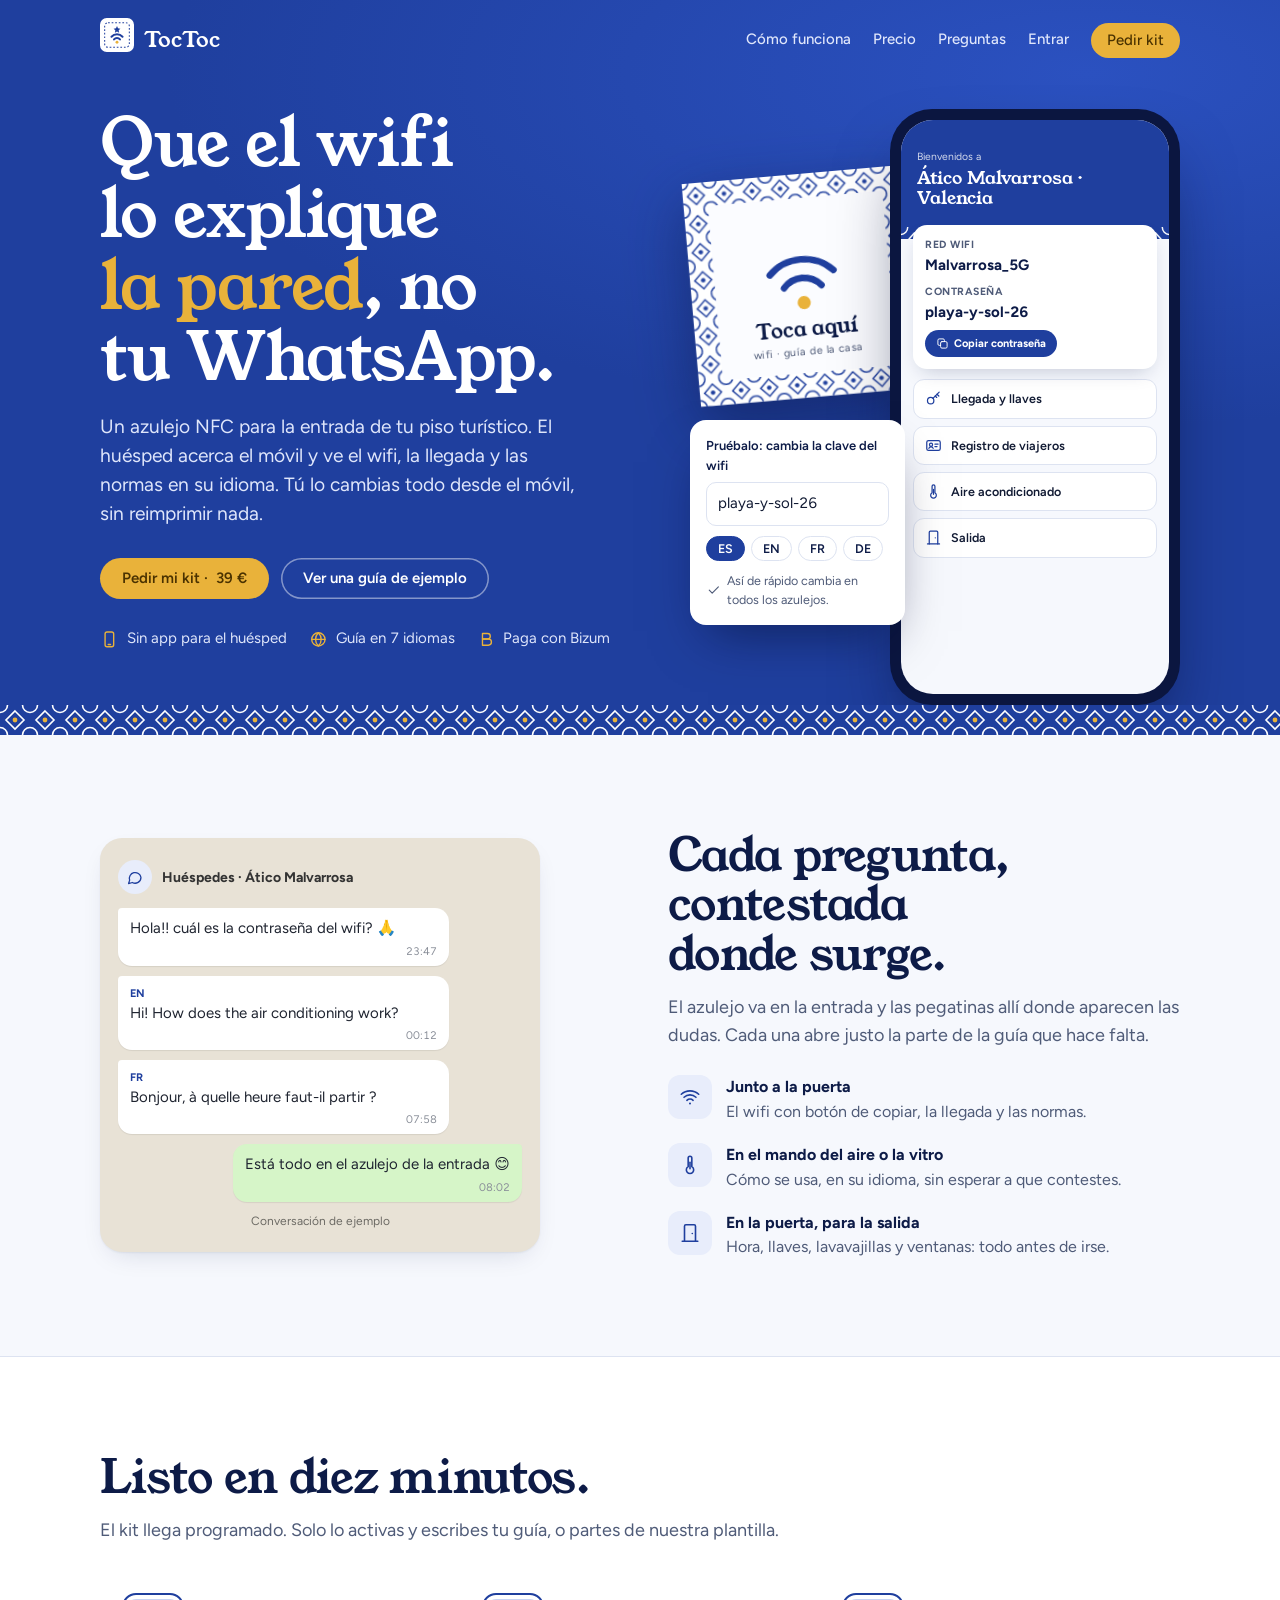
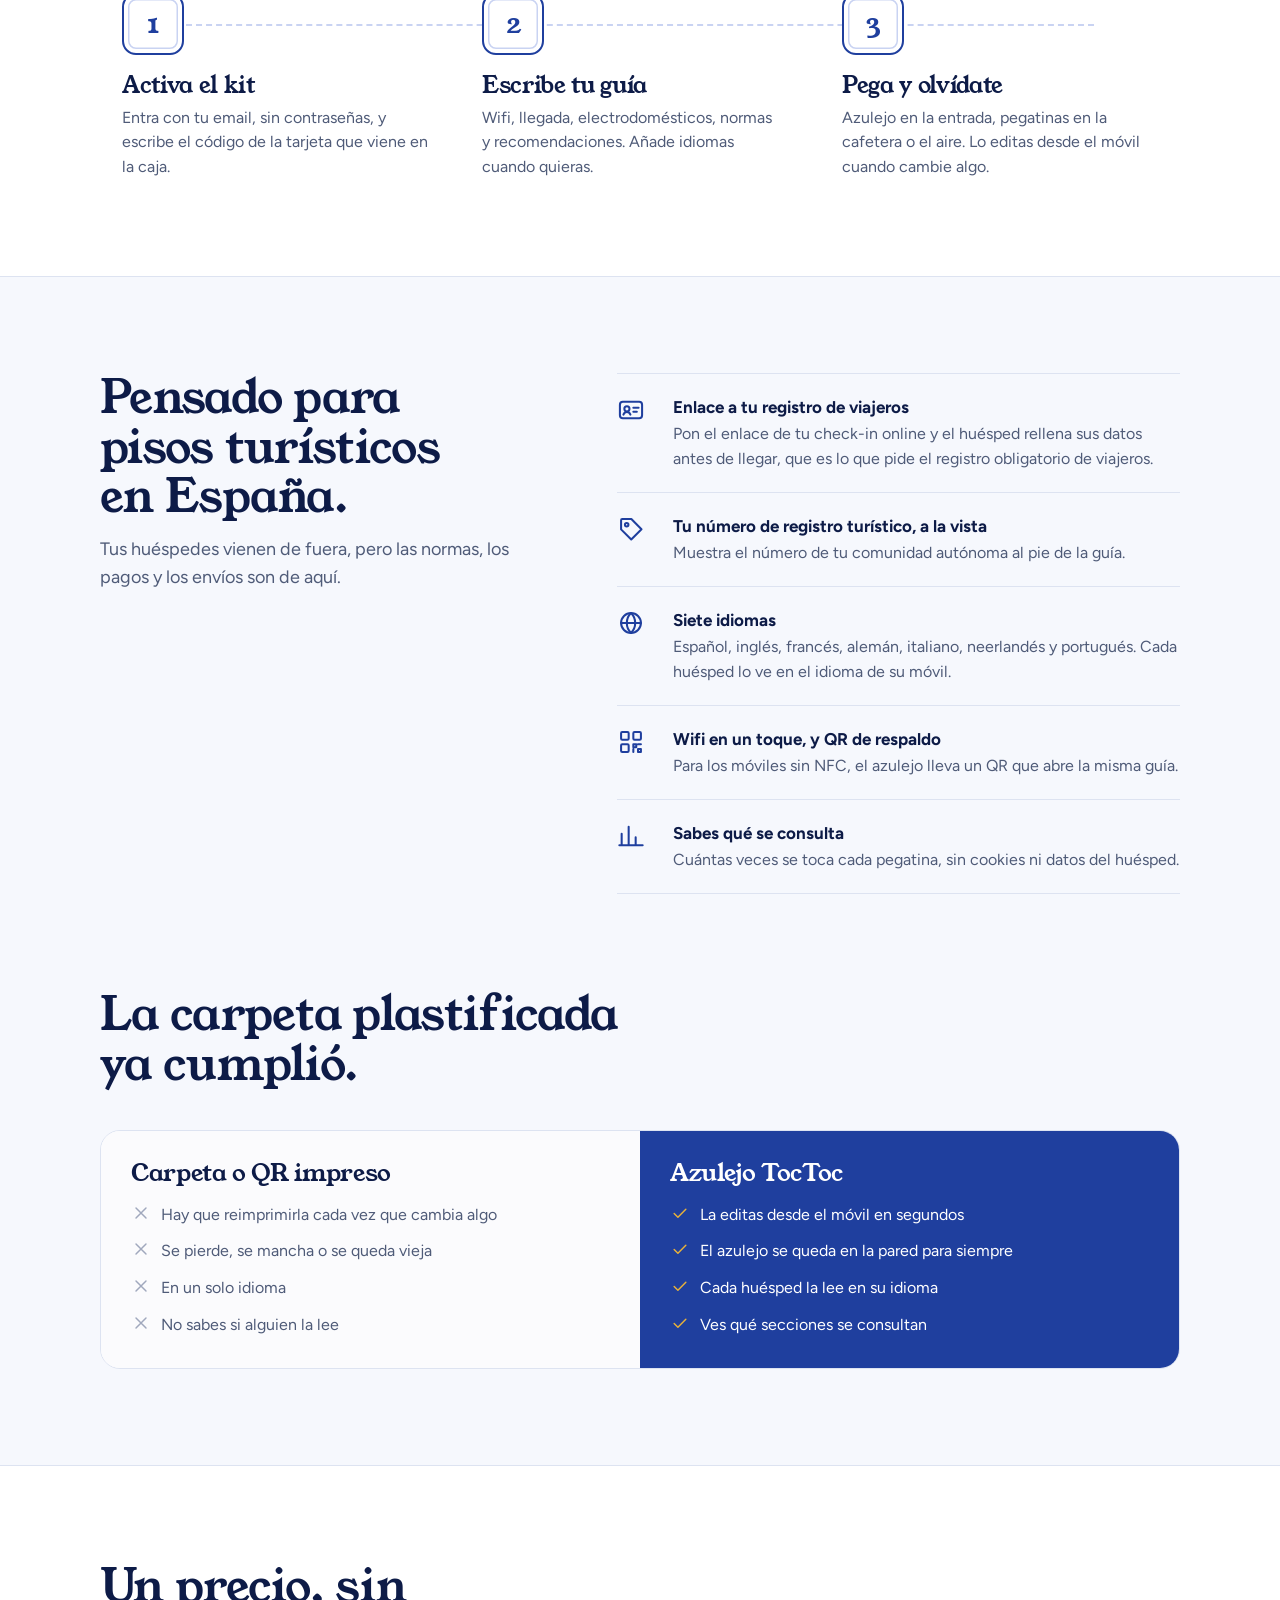
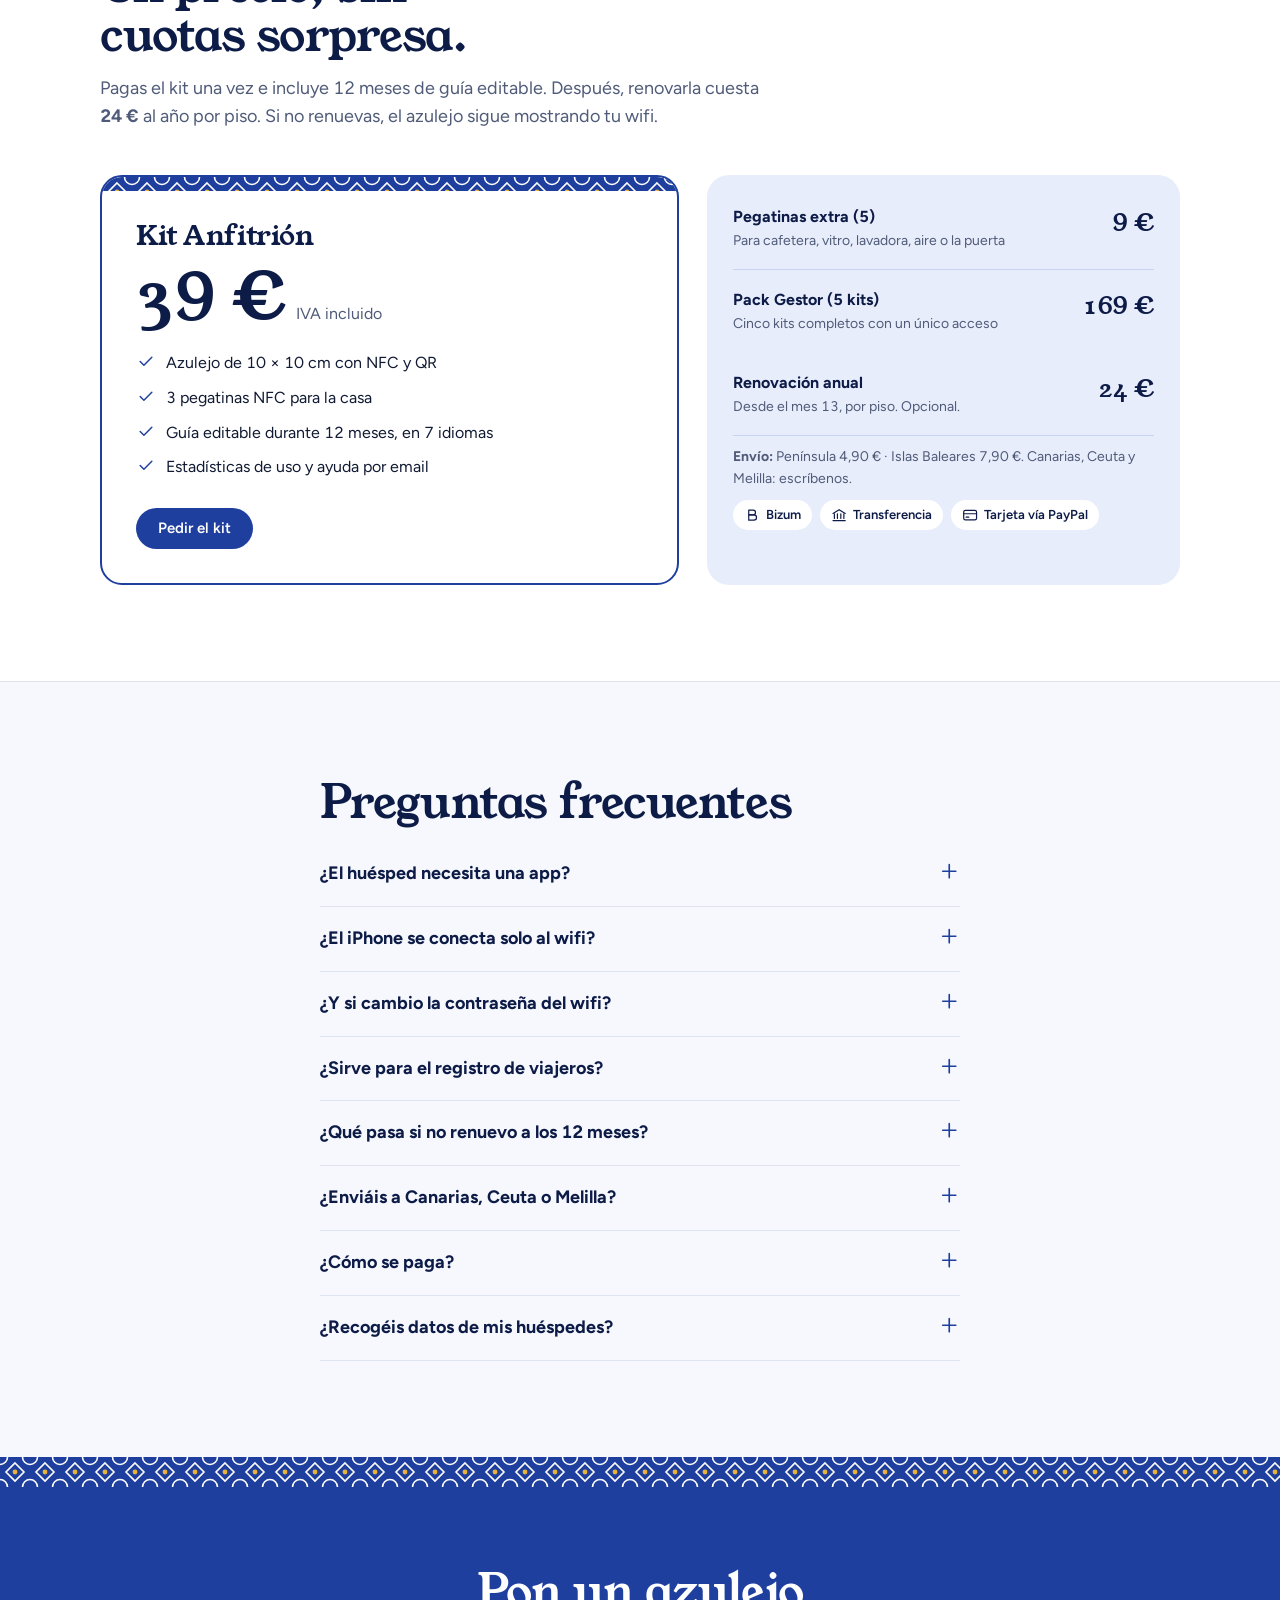
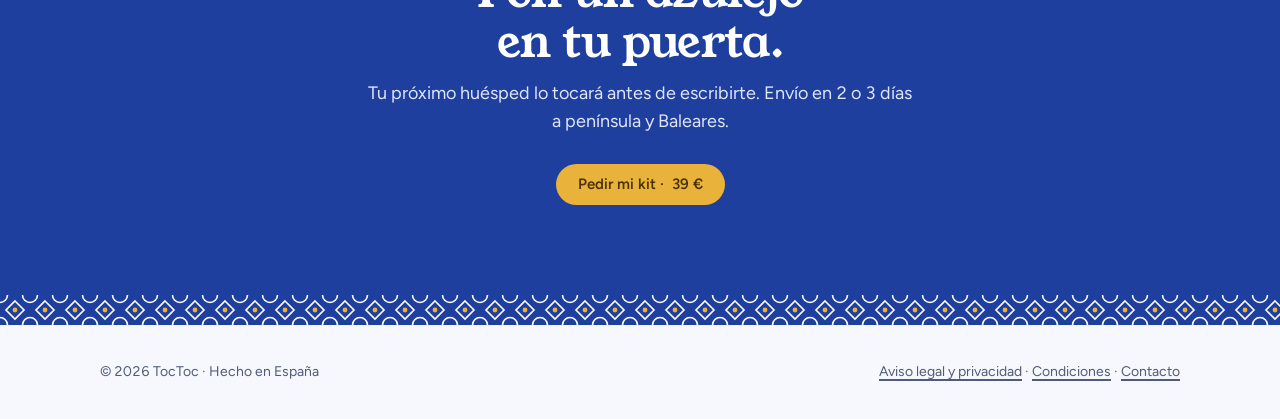
==== kit-anfitriones/web/index.html @ 91312440 "Investigación de negocios NFC y web del Kit NFC para anfitriones - Guía de investigación: 28 ideas, " ====
<!doctype html>
<html lang="es">
<head>
<meta charset="utf-8">
<meta name="viewport" content="width=device-width,initial-scale=1">
<title>TocToc · Azulejo NFC con la guía de tu piso turístico</title>
<meta name="description" content="Un azulejo NFC para la entrada de tu piso turístico: el huésped acerca el móvil y ve el wifi, la llegada y las normas en su idioma. Tú lo cambias todo desde el móvil. 39 €, envío en península y Baleares.">
<link rel="preconnect" href="https://fonts.googleapis.com"><link rel="preconnect" href="https://fonts.gstatic.com" crossorigin>
<link href="https://fonts.googleapis.com/css2?family=Figtree:wght@400;500;600;700&family=Young+Serif&display=swap" rel="stylesheet">
<link rel="stylesheet" href="assets/style.css">
<style>
  /* ---------- Cabecera ---------- */
  .nav{position:relative;z-index:3;display:flex;align-items:center;justify-content:space-between;gap:16px;padding:18px 0}
  .nav .logo{color:#fff}
  .nav .logo svg rect:first-child{stroke:#fff}
  .nav-links{display:flex;align-items:center;gap:22px}
  .nav-links a{color:#dfe6fb;text-decoration:none;font-weight:500;font-size:15px}
  .nav-links a:hover{color:#fff}
  .nav-links .btn{padding:10px 16px}
  @media (max-width:760px){.nav-links a:not(.btn){display:none}}

  /* ---------- Portada en cobalto ---------- */
  .hero{background:var(--cobalt);color:#fff;position:relative;overflow:hidden}
  .hero::before{content:"";position:absolute;inset:0;background:radial-gradient(120% 80% at 85% 10%,#2b51c0 0,transparent 60%);pointer-events:none}
  .hero-grid{position:relative;z-index:2;display:grid;grid-template-columns:1.05fr .95fr;gap:48px;align-items:center;padding:28px 0 84px}
  @media (max-width:920px){.hero-grid{grid-template-columns:1fr;gap:28px;padding-bottom:64px}}
  .hero h1{color:#fff;font-size:clamp(38px,5.4vw,66px);margin:0 0 20px;max-width:13ch}
  .hero h1 em{font-style:normal;color:var(--albero)}
  .lead{font-size:clamp(17px,1.5vw,20px);line-height:1.5;color:#dfe6fb;max-width:40ch;margin:0 0 30px}
  .cta{display:flex;flex-wrap:wrap;gap:12px}
  .hero .btn.ghost{color:#fff;box-shadow:inset 0 0 0 1.5px rgba(255,255,255,.45)}
  .hero .btn.ghost:hover{background:rgba(255,255,255,.1);color:#fff}
  .facts{display:flex;flex-wrap:wrap;gap:8px 22px;margin:28px 0 0;padding:0;list-style:none;color:#dfe6fb;font-size:15px}
  .facts li{display:flex;align-items:center;gap:8px}
  .facts .icon{color:var(--albero)}
  .cenefa{position:absolute;left:0;bottom:0;width:100%;height:30px;z-index:2;display:block}

  /* Escena: azulejo + móvil + editor */
  .scene{position:relative;min-height:540px}
  .tile{position:absolute;left:0;top:64px;width:min(250px,46%);aspect-ratio:1;transform:rotate(-5deg);filter:drop-shadow(0 22px 30px rgba(8,18,60,.45));z-index:1}
  .tap{position:absolute;left:clamp(60px,18%,120px);top:150px;width:110px;height:110px;z-index:2;pointer-events:none}
  .tap span{position:absolute;inset:0;border:2px solid var(--albero);border-radius:50%;opacity:0;animation:ring 2.6s var(--ease-out) infinite}
  .tap span:nth-child(2){animation-delay:.9s}
  @keyframes ring{0%{transform:scale(.35);opacity:.95}100%{transform:scale(1.5);opacity:0}}
  .phone{position:absolute;right:0;top:0;width:min(290px,60%);aspect-ratio:9/18.5;border-radius:42px;background:#0b1640;padding:11px;box-shadow:0 40px 70px -20px rgba(4,10,40,.6);z-index:3}
  .screen{width:100%;height:100%;border-radius:32px;background:var(--glaze);overflow:hidden;color:var(--ink);font-size:12.5px;display:flex;flex-direction:column}
  .screen .sh{background:var(--cobalt);color:#fff;padding:26px 16px 30px;position:relative}
  .screen .sh small{opacity:.8}
  .screen .sh b{display:block;font-family:var(--display);font-weight:400;font-size:18px;line-height:1.15;margin-top:2px}
  .screen .sh svg{position:absolute;left:0;right:0;bottom:0;height:12px;width:100%}
  .screen .wifi{margin:-14px 12px 10px;position:relative;background:#fff;border-radius:14px;padding:12px;box-shadow:0 8px 20px -8px rgba(13,27,71,.25)}
  .screen .k{font-size:10.5px;font-weight:700;letter-spacing:.05em;color:var(--muted)}
  .screen .v{font-weight:700;font-size:15px;margin:1px 0 6px;word-break:break-all;color:var(--cobalt-ink)}
  .screen .v.pw{transition:background-color .5s ease}
  .screen .v.pw.flash{background:#fff3cf}
  .screen .copy{display:inline-flex;align-items:center;gap:5px;background:var(--cobalt);color:#fff;border-radius:99px;padding:5px 11px;font-weight:700;font-size:11px}
  .screen .copy svg{width:13px;height:13px}
  .screen ul{list-style:none;margin:0;padding:0 12px;display:grid;gap:7px}
  .screen li{display:flex;align-items:center;gap:9px;background:#fff;border:1px solid var(--line);border-radius:11px;padding:9px 11px;font-weight:600}
  .screen li svg{width:17px;height:17px;color:var(--cobalt)}
  .screen-in{animation:screenIn .7s var(--ease-out) .35s both}
  @keyframes screenIn{from{opacity:0;transform:translateY(14px);filter:blur(3px)}to{opacity:1;transform:none;filter:none}}
  .editor{position:absolute;left:0;bottom:24px;width:min(255px,44%);background:#fff;color:var(--ink);border-radius:16px;padding:16px;box-shadow:0 24px 50px -18px rgba(4,10,40,.55);z-index:4}
  .editor label{margin:0 0 6px;font-size:13px}
  .editor input{font-size:15px;padding:9px 11px}
  .langs{display:flex;gap:6px;margin-top:10px;flex-wrap:wrap}
  .langs button{border:1.5px solid var(--line);background:#fff;border-radius:99px;padding:4px 11px;font:600 12.5px var(--ui);color:var(--cobalt-ink);cursor:pointer;transition:transform 160ms var(--ease-out),background-color 160ms ease}
  .langs button:active{transform:scale(.95)}
  .langs button[aria-pressed="true"]{background:var(--cobalt);border-color:var(--cobalt);color:#fff}
  .editor p{margin:10px 0 0;font-size:12.5px;color:var(--muted);display:flex;gap:6px;align-items:center}
  @media (max-width:920px){.scene{min-height:560px;max-width:520px;margin:0 auto;width:100%}}
  @media (max-width:560px){.scene{min-height:0;padding-top:8px}.phone{position:relative;margin-left:auto;width:64%}.tile{width:46%;top:70px}.tap{left:16%;top:130px;width:80px;height:80px}.editor{position:relative;width:100%;bottom:auto;margin-top:-56px}}
  @media (prefers-reduced-motion:reduce){.tap span{animation:none;opacity:.35}.screen-in{animation:none}}

  /* ---------- Secciones ---------- */
  section{padding:96px 0}
  @media (max-width:700px){section{padding:68px 0}}
  h2{font-size:clamp(30px,3.6vw,46px);margin:0 0 14px;max-width:20ch}
  .sub{color:var(--muted);font-size:18px;max-width:58ch;margin:0}

  /* Las 23:47 */
  .night{display:grid;grid-template-columns:1fr 1fr;gap:56px;align-items:center}
  @media (max-width:860px){.night{grid-template-columns:1fr;gap:36px}}
  .chat{background:#e8e2d6;border-radius:22px;padding:22px 18px;display:grid;gap:10px;max-width:440px;box-shadow:var(--shadow)}
  .chat .head{display:flex;align-items:center;gap:10px;font-weight:700;font-size:14px;color:#333;margin-bottom:4px}
  .chat .avatar{width:34px;height:34px;border-radius:50%;background:var(--cobalt-soft);display:flex;align-items:center;justify-content:center;color:var(--cobalt)}
  .msg{background:#fff;border-radius:4px 14px 14px 14px;padding:9px 12px 6px;max-width:82%;font-size:15px;color:#1f2430;box-shadow:0 1px 1px rgba(0,0,0,.08)}
  .msg time{display:block;text-align:right;font-size:11px;color:#8a8f99;margin-top:2px}
  .msg .lang{font-size:11px;font-weight:700;color:var(--cobalt);display:block}
  .msg.me{justify-self:end;background:#d6f5c8;border-radius:14px 4px 14px 14px}
  .chat small{text-align:center;color:#6c6a64;font-size:12px}
  .night ol{margin:26px 0 0;padding:0;list-style:none;display:grid;gap:18px}
  .night li{display:grid;grid-template-columns:44px 1fr;gap:14px;align-items:start}
  .night li .ic{width:44px;height:44px;border-radius:12px;background:var(--cobalt-soft);color:var(--cobalt);display:flex;align-items:center;justify-content:center}
  .night li .ic svg{width:22px;height:22px}
  .night li b{display:block;color:var(--cobalt-ink)}

  /* Pasos */
  .steps-band{background:var(--white);border-block:1px solid var(--line)}
  .steps{display:grid;grid-template-columns:repeat(3,1fr);gap:0;margin-top:48px;counter-reset:s;position:relative}
  .steps::before{content:"";position:absolute;left:8%;right:8%;top:31px;border-top:2px dashed var(--cobalt-line)}
  .step{position:relative;padding:0 22px;text-align:left}
  .step .n{position:relative;width:62px;height:62px;border-radius:14px;background:#fff;border:2px solid var(--cobalt);display:flex;align-items:center;justify-content:center;font-family:var(--display);font-size:28px;color:var(--cobalt);margin-bottom:18px;box-shadow:inset 0 0 0 4px #fff,inset 0 0 0 5.5px var(--cobalt-line)}
  .step h3{font-size:23px;margin:0 0 8px}
  .step p{margin:0;color:var(--muted)}
  @media (max-width:820px){.steps{grid-template-columns:1fr;gap:32px}.steps::before{display:none}.step{padding:0}}

  /* Pensado para España */
  .spain{display:grid;grid-template-columns:.9fr 1.1fr;gap:56px;align-items:start}
  @media (max-width:860px){.spain{grid-template-columns:1fr;gap:28px}}
  .feat{list-style:none;margin:0;padding:0}
  .feat li{display:grid;grid-template-columns:40px 1fr;gap:16px;padding:20px 0;border-top:1px solid var(--line)}
  .feat li:last-child{border-bottom:1px solid var(--line)}
  .feat .icon{width:28px;height:28px;color:var(--cobalt);margin-top:2px}
  .feat b{display:block;font-size:17px;color:var(--cobalt-ink);margin-bottom:2px}
  .feat p{margin:0;color:var(--muted)}

  /* Comparativa */
  .vs{display:grid;grid-template-columns:1fr 1fr;margin-top:40px;border-radius:20px;overflow:hidden;border:1px solid var(--line);background:#fff}
  @media (max-width:760px){.vs{grid-template-columns:1fr}}
  .vs > div{padding:30px}
  .vs h3{font-size:24px;margin:0 0 16px}
  .vs ul{list-style:none;margin:0;padding:0;display:grid;gap:12px}
  .vs li{display:flex;gap:10px;align-items:flex-start}
  .vs .old{background:#fbfbfd;color:var(--muted)}
  .vs .old .icon{color:#a0a8bd}
  .vs .new{background:var(--cobalt);color:#fff}
  .vs .new h3{color:#fff}
  .vs .new .icon{color:var(--albero)}

  /* Precio */
  .pricing{display:grid;grid-template-columns:1.1fr .9fr;gap:28px;margin-top:44px;align-items:stretch}
  @media (max-width:860px){.pricing{grid-template-columns:1fr}}
  .offer{background:#fff;border:2px solid var(--cobalt);border-radius:22px;padding:34px;position:relative;overflow:hidden}
  .offer .cen{position:absolute;left:0;top:0;width:100%;height:14px}
  .offer h3{font-size:28px;margin:10px 0 4px}
  .price{display:flex;align-items:baseline;gap:10px;margin:14px 0 4px}
  .price b{font-family:var(--display);font-weight:400;font-size:64px;line-height:1;color:var(--cobalt-ink)}
  .offer ul{list-style:none;margin:22px 0 28px;padding:0;display:grid;gap:10px}
  .offer li{display:flex;gap:10px}
  .offer li .icon{color:var(--cobalt)}
  .extras{display:flex;flex-direction:column;gap:0;border-radius:22px;background:var(--cobalt-soft);padding:12px 26px}
  .extra{display:flex;justify-content:space-between;gap:16px;padding:18px 0;border-bottom:1px solid var(--cobalt-line)}
  .extra:last-of-type{border-bottom:0}
  .extra b{color:var(--cobalt-ink)}
  .extra span.muted{display:block;font-size:14px}
  .extra .amt{font-family:var(--display);font-size:24px;color:var(--cobalt-ink);white-space:nowrap}
  .ship{font-size:14px;color:var(--muted);margin:10px 0 6px}
  .pay{display:flex;flex-wrap:wrap;gap:8px;margin:4px 0 14px}
  .pay span{display:inline-flex;align-items:center;gap:6px;background:#fff;border-radius:99px;padding:5px 11px;font-size:13px;font-weight:600;color:var(--cobalt-ink)}

  /* FAQ */
  .faq details{border-bottom:1px solid var(--line);padding:18px 0}
  .faq summary{cursor:pointer;font-weight:700;font-size:18px;list-style:none;display:flex;justify-content:space-between;gap:16px;color:var(--cobalt-ink)}
  .faq summary::-webkit-details-marker{display:none}
  .faq summary .icon{color:var(--cobalt);transition:transform 200ms var(--ease-out)}
  .faq details[open] summary .icon{transform:rotate(45deg)}
  .faq details p{color:var(--muted);margin:10px 0 0;max-width:68ch}

  /* Cierre */
  .closing{background:var(--cobalt);color:#fff;position:relative;overflow:hidden;text-align:center;padding:110px 0 120px}
  .closing h2{color:#fff;margin:0 auto 14px}
  .closing p{color:#dfe6fb;margin:0 auto 28px;max-width:46ch;font-size:18px}
  .closing .cenefa.top{top:0;bottom:auto}
  footer{padding:36px 0;color:var(--muted);font-size:14px}
  footer .wrap{display:flex;justify-content:space-between;gap:16px;flex-wrap:wrap}
  footer a{color:var(--muted)}
</style>
</head>
<body>
<svg width="0" height="0" style="position:absolute" aria-hidden="true">
  <defs>
    <!-- Cenefa de azulejo: geometría pura (cuartos de círculo + rombo) -->
    <pattern id="cen-w" width="30" height="30" patternUnits="userSpaceOnUse">
      <rect width="30" height="30" fill="#1f3f9e"/>
      <g fill="none" stroke="#fff" stroke-width="1.6"><path d="M0 7.5A7.5 7.5 0 0 0 7.5 0M22.5 0A7.5 7.5 0 0 0 30 7.5M30 22.5A7.5 7.5 0 0 0 22.5 30M7.5 30A7.5 7.5 0 0 0 0 22.5"/><path d="M15 6 24 15 15 24 6 15Z"/></g>
      <circle cx="15" cy="15" r="2.4" fill="#e9b23a"/>
    </pattern>
    <pattern id="cen-b" width="30" height="30" patternUnits="userSpaceOnUse">
      <rect width="30" height="30" fill="#fff"/>
      <g fill="none" stroke="#1f3f9e" stroke-width="1.6"><path d="M0 7.5A7.5 7.5 0 0 0 7.5 0M22.5 0A7.5 7.5 0 0 0 30 7.5M30 22.5A7.5 7.5 0 0 0 22.5 30M7.5 30A7.5 7.5 0 0 0 0 22.5"/><path d="M15 6 24 15 15 24 6 15Z"/></g>
      <circle cx="15" cy="15" r="2.4" fill="#1f3f9e"/>
    </pattern>
  </defs>
</svg>

<header class="hero">
  <div class="wrap">
    <nav class="nav" aria-label="Principal">
      <a class="logo" href="./"><span class="logo-mark"></span><span class="brand-name">TocToc</span></a>
      <div class="nav-links">
        <a href="#como">Cómo funciona</a><a href="#precio">Precio</a><a href="#preguntas">Preguntas</a>
        <a href="panel.html">Entrar</a>
        <a class="btn albero" href="order.html">Pedir kit</a>
      </div>
    </nav>
    <div class="hero-grid">
      <div>
        <h1>Que el wifi lo explique <em>la pared</em>, no tu WhatsApp.</h1>
        <p class="lead">Un azulejo NFC para la entrada de tu piso turístico. El huésped acerca el móvil y ve el wifi, la llegada y las normas en su idioma. Tú lo cambias todo desde el móvil, sin reimprimir nada.</p>
        <div class="cta">
          <a class="btn albero" href="order.html">Pedir mi kit · <span class="p-starter">39 €</span></a>
          <a class="btn ghost" href="g.html?t=demo">Ver una guía de ejemplo</a>
        </div>
        <ul class="facts">
          <li><span data-i="phone"></span>Sin app para el huésped</li>
          <li><span data-i="globe"></span>Guía en 7 idiomas</li>
          <li><span data-i="bizum"></span>Paga con Bizum</li>
        </ul>
      </div>

      <div class="scene">
        <svg class="tile" viewBox="0 0 240 240" role="img" aria-label="Azulejo NFC de la entrada">
          <rect x="2" y="2" width="236" height="236" rx="12" fill="#fbfcff"/>
          <rect x="2" y="2" width="236" height="236" rx="12" fill="none" stroke="#d7def2" stroke-width="2"/>
          <path d="M14 14h212v212H14z" fill="none" stroke="url(#cen-b)" stroke-width="26"/>
          <rect x="27" y="27" width="186" height="186" rx="4" fill="#fbfcff"/>
          <g fill="none" stroke="#1f3f9e" stroke-width="7" stroke-linecap="round"><path d="M86 106a48 48 0 0 1 68 0"/><path d="M100 121a26 26 0 0 1 40 0"/></g>
          <circle cx="120" cy="138" r="7" fill="#e9b23a"/>
          <text x="120" y="174" text-anchor="middle" font-family="Young Serif, Georgia, serif" font-size="22" fill="#0d1b47">Toca aquí</text>
          <text x="120" y="194" text-anchor="middle" font-family="Figtree, sans-serif" font-size="11.5" fill="#4f5b78" letter-spacing=".5">wifi · guía de la casa</text>
        </svg>
        <div class="tap" aria-hidden="true"><span></span><span></span></div>

        <div class="phone" aria-label="Vista del huésped">
          <div class="screen"><div class="screen-in" style="display:flex;flex-direction:column;height:100%">
            <div class="sh"><small id="d-welcome">Bienvenidos a</small><b>Ático Malvarrosa · Valencia</b>
              <svg preserveAspectRatio="none" viewBox="0 0 300 12" aria-hidden="true"><rect width="300" height="12" fill="url(#cen-w)"/></svg></div>
            <div class="wifi"><div class="k" id="d-net">RED WIFI</div><div class="v">Malvarrosa_5G</div><div class="k" id="d-pass">CONTRASEÑA</div><div class="v pw" id="d-pw">playa-y-sol-26</div><span class="copy"><span data-i="copy"></span><span id="d-copy">Copiar contraseña</span></span></div>
            <ul id="d-list"></ul>
          </div></div>
        </div>

        <div class="editor">
          <label for="pw-in">Pruébalo: cambia la clave del wifi</label>
          <input id="pw-in" value="playa-y-sol-26" autocomplete="off" spellcheck="false">
          <div class="langs" role="group" aria-label="Idioma del huésped">
            <button aria-pressed="true" data-l="es">ES</button><button aria-pressed="false" data-l="en">EN</button><button aria-pressed="false" data-l="fr">FR</button><button aria-pressed="false" data-l="de">DE</button>
          </div>
          <p><span data-i="check"></span>Así de rápido cambia en todos los azulejos.</p>
        </div>
      </div>
    </div>
  </div>
  <svg class="cenefa" preserveAspectRatio="none" aria-hidden="true"><rect width="100%" height="30" fill="url(#cen-w)"/></svg>
</header>

<main>
<section><div class="wrap night">
  <div class="chat" aria-label="Ejemplo de mensajes de huéspedes">
    <div class="head"><span class="avatar"><span data-i="chat"></span></span>Huéspedes · Ático Malvarrosa</div>
    <div class="msg">Hola!! cuál es la contraseña del wifi? 🙏<time>23:47</time></div>
    <div class="msg"><span class="lang">EN</span>Hi! How does the air conditioning work?<time>00:12</time></div>
    <div class="msg"><span class="lang">FR</span>Bonjour, à quelle heure faut-il partir ?<time>07:58</time></div>
    <div class="msg me">Está todo en el azulejo de la entrada 😊<time>08:02</time></div>
    <small>Conversación de ejemplo</small>
  </div>
  <div>
    <h2>Cada pregunta, contestada donde surge.</h2>
    <p class="sub">El azulejo va en la entrada y las pegatinas allí donde aparecen las dudas. Cada una abre justo la parte de la guía que hace falta.</p>
    <ol>
      <li><span class="ic"><span data-i="wifi"></span></span><div><b>Junto a la puerta</b><span class="muted">El wifi con botón de copiar, la llegada y las normas.</span></div></li>
      <li><span class="ic"><span data-i="thermo"></span></span><div><b>En el mando del aire o la vitro</b><span class="muted">Cómo se usa, en su idioma, sin esperar a que contestes.</span></div></li>
      <li><span class="ic"><span data-i="door"></span></span><div><b>En la puerta, para la salida</b><span class="muted">Hora, llaves, lavavajillas y ventanas: todo antes de irse.</span></div></li>
    </ol>
  </div>
</div></section>

<section class="steps-band" id="como"><div class="wrap">
  <h2>Listo en diez minutos.</h2>
  <p class="sub">El kit llega programado. Solo lo activas y escribes tu guía, o partes de nuestra plantilla.</p>
  <div class="steps">
    <div class="step"><div class="n">1</div><h3>Activa el kit</h3><p>Entra con tu email, sin contraseñas, y escribe el código de la tarjeta que viene en la caja.</p></div>
    <div class="step"><div class="n">2</div><h3>Escribe tu guía</h3><p>Wifi, llegada, electrodomésticos, normas y recomendaciones. Añade idiomas cuando quieras.</p></div>
    <div class="step"><div class="n">3</div><h3>Pega y olvídate</h3><p>Azulejo en la entrada, pegatinas en la cafetera o el aire. Lo editas desde el móvil cuando cambie algo.</p></div>
  </div>
</div></section>

<section><div class="wrap spain">
  <div>
    <h2>Pensado para pisos turísticos en España.</h2>
    <p class="sub">Tus huéspedes vienen de fuera, pero las normas, los pagos y los envíos son de aquí.</p>
  </div>
  <ul class="feat">
    <li><span data-i="idcard"></span><div><b>Enlace a tu registro de viajeros</b><p>Pon el enlace de tu check-in online y el huésped rellena sus datos antes de llegar, que es lo que pide el registro obligatorio de viajeros.</p></div></li>
    <li><span data-i="tag"></span><div><b>Tu número de registro turístico, a la vista</b><p>Muestra el número de tu comunidad autónoma al pie de la guía.</p></div></li>
    <li><span data-i="globe"></span><div><b>Siete idiomas</b><p>Español, inglés, francés, alemán, italiano, neerlandés y portugués. Cada huésped lo ve en el idioma de su móvil.</p></div></li>
    <li><span data-i="qr"></span><div><b>Wifi en un toque, y QR de respaldo</b><p>Para los móviles sin NFC, el azulejo lleva un QR que abre la misma guía.</p></div></li>
    <li><span data-i="chart"></span><div><b>Sabes qué se consulta</b><p>Cuántas veces se toca cada pegatina, sin cookies ni datos del huésped.</p></div></li>
  </ul>
</div></section>

<section style="padding-top:0"><div class="wrap">
  <h2>La carpeta plastificada ya cumplió.</h2>
  <div class="vs">
    <div class="old"><h3>Carpeta o QR impreso</h3><ul>
      <li><span data-i="x"></span>Hay que reimprimirla cada vez que cambia algo</li>
      <li><span data-i="x"></span>Se pierde, se mancha o se queda vieja</li>
      <li><span data-i="x"></span>En un solo idioma</li>
      <li><span data-i="x"></span>No sabes si alguien la lee</li></ul></div>
    <div class="new"><h3>Azulejo <span class="brand-name">TocToc</span></h3><ul>
      <li><span data-i="check"></span>La editas desde el móvil en segundos</li>
      <li><span data-i="check"></span>El azulejo se queda en la pared para siempre</li>
      <li><span data-i="check"></span>Cada huésped la lee en su idioma</li>
      <li><span data-i="check"></span>Ves qué secciones se consultan</li></ul></div>
  </div>
</div></section>

<section class="steps-band" id="precio"><div class="wrap">
  <h2>Un precio, sin cuotas sorpresa.</h2>
  <p class="sub">Pagas el kit una vez e incluye 12 meses de guía editable. Después, renovarla cuesta <b class="p-renew">24 €</b> al año por piso. Si no renuevas, el azulejo sigue mostrando tu wifi.</p>
  <div class="pricing">
    <div class="offer">
      <svg class="cen" preserveAspectRatio="none" aria-hidden="true"><rect width="100%" height="14" fill="url(#cen-w)"/></svg>
      <h3 class="n-starter">Kit Anfitrión</h3>
      <div class="price"><b class="p-starter">39 €</b><span class="muted">IVA incluido</span></div>
      <ul>
        <li><span data-i="check"></span>Azulejo de 10 × 10 cm con NFC y QR</li>
        <li><span data-i="check"></span>3 pegatinas NFC para la casa</li>
        <li><span data-i="check"></span>Guía editable durante 12 meses, en 7 idiomas</li>
        <li><span data-i="check"></span>Estadísticas de uso y ayuda por email</li>
      </ul>
      <a class="btn" href="order.html?p=starter">Pedir el kit</a>
    </div>
    <div class="extras" id="extras"></div>
  </div>
</div></section>

<section id="preguntas"><div class="wrap narrow faq">
  <h2>Preguntas frecuentes</h2>
  <details><summary>¿El huésped necesita una app?<span data-i="plus"></span></summary><p>No. Cualquier iPhone desde el XS (2018) y casi todos los Android leen NFC sin instalar nada: basta con acercar el móvil. Si alguno no lo tiene, el azulejo lleva un QR que abre la misma guía.</p></details>
  <details><summary>¿El iPhone se conecta solo al wifi?<span data-i="plus"></span></summary><p>El iPhone abre la guía y copia la contraseña con un toque. El azulejo apunta siempre a tu guía, así nunca deja de funcionar cuando cambias la clave.</p></details>
  <details><summary>¿Y si cambio la contraseña del wifi?<span data-i="plus"></span></summary><p>Entras, la cambias y guardas. Todos los azulejos y pegatinas muestran la nueva al momento. No hay nada que reprogramar ni reimprimir.</p></details>
  <details><summary>¿Sirve para el registro de viajeros?<span data-i="plus"></span></summary><p>La guía puede llevar el enlace a tu formulario de check-in online para que el huésped meta sus datos antes de llegar. El envío a las autoridades lo sigues haciendo tú, o la herramienta de check-in que uses.</p></details>
  <details><summary>¿Qué pasa si no renuevo a los 12 meses?<span data-i="plus"></span></summary><p>El azulejo sigue funcionando y muestra una página básica con tu wifi. La guía completa, las pegatinas y las estadísticas necesitan la renovación de <span class="p-renew">24 €</span> al año.</p></details>
  <details><summary>¿Enviáis a Canarias, Ceuta o Melilla?<span data-i="plus"></span></summary><p>Sí, pero esos envíos pasan por aduana (DUA) y allí se paga el IGIC. Escríbenos antes y te decimos el coste total.</p></details>
  <details><summary>¿Cómo se paga?<span data-i="plus"></span></summary><p>Con Bizum, por transferencia o con tarjeta a través de PayPal (no hace falta cuenta). Cada kit se fabrica bajo pedido y sale en 2 o 3 días laborables desde el pago. Si eres empresa o gestor, emitimos factura con tu NIF o CIF.</p></details>
  <details><summary>¿Recogéis datos de mis huéspedes?<span data-i="plus"></span></summary><p>No. Solo contamos cuántas veces se toca cada etiqueta, sin IP ni cookies. Lo explicamos en la <a href="legal.html#privacidad">política de privacidad</a>.</p></details>
</div></section>

<section class="closing">
  <svg class="cenefa top" preserveAspectRatio="none" aria-hidden="true"><rect width="100%" height="30" fill="url(#cen-w)"/></svg>
  <div class="wrap">
    <h2>Pon un azulejo en tu puerta.</h2>
    <p>Tu próximo huésped lo tocará antes de escribirte. Envío en 2 o 3 días a península y Baleares.</p>
    <a class="btn albero" href="order.html">Pedir mi kit · <span class="p-starter">39 €</span></a>
  </div>
  <svg class="cenefa" preserveAspectRatio="none" aria-hidden="true"><rect width="100%" height="30" fill="url(#cen-w)"/></svg>
</section>
</main>

<footer><div class="wrap">
  <span>© <span id="y"></span> <span class="brand-name">TocToc</span> · Hecho en España</span>
  <span><a href="legal.html">Aviso legal y privacidad</a> · <a href="legal.html#condiciones">Condiciones</a> · <a class="mail" href="#">Contacto</a></span>
</div></footer>

<script src="config.js"></script>
<script src="assets/icons.js"></script>
<script>
  const C = window.APP_CONFIG;
  const m = n => new Intl.NumberFormat('es-ES',{style:'currency',currency:C.CURRENCY,minimumFractionDigits:n%1?2:0}).format(n);
  document.querySelectorAll('.brand-name').forEach(e => e.textContent = C.BRAND);
  document.querySelectorAll('.logo-mark').forEach(e => e.innerHTML = TSI.logo);
  document.querySelectorAll('[data-i]').forEach(e => e.outerHTML = TSI.svg(e.dataset.i));
  document.title = document.title.replace('TocToc', C.BRAND);
  document.getElementById('y').textContent = new Date().getFullYear();
  document.querySelectorAll('.mail').forEach(a => a.href = 'mailto:' + C.CONTACT_EMAIL);
  const starter = C.PRODUCTS.find(p => p.id === 'starter');
  document.querySelectorAll('.p-starter').forEach(e => e.textContent = m(starter.price));
  document.querySelectorAll('.n-starter').forEach(e => e.textContent = starter.name);
  document.querySelectorAll('.p-renew').forEach(e => e.textContent = m(C.RENEWAL_PRICE));
  const extras = C.PRODUCTS.filter(p => p.id !== 'starter').map(p => `<a class="extra" href="order.html?p=${p.id}" style="text-decoration:none;color:inherit"><span><b>${p.name}</b><span class="muted">${p.desc}</span></span><span class="amt">${m(p.price)}</span></a>`).join('');
  const ship = Object.keys(C.SHIPPING).map(k => `${C.SHIPPING_LABELS[k]} ${m(C.SHIPPING[k])}`).join(' · ');
  document.getElementById('extras').innerHTML = extras +
    `<div class="extra"><span><b>Renovación anual</b><span class="muted">Desde el mes 13, por piso. Opcional.</span></span><span class="amt">${m(C.RENEWAL_PRICE)}</span></div>
     <p class="ship"><b>Envío:</b> ${ship}. Canarias, Ceuta y Melilla: escríbenos.</p>
     <div class="pay"><span>${TSI.svg('bizum')}Bizum</span><span>${TSI.svg('bank')}Transferencia</span><span>${TSI.svg('card')}Tarjeta vía PayPal</span></div>`;

  // Demo en vivo: el editor actualiza el móvil
  const L = {
    es: { w: 'Bienvenidos a', n: 'RED WIFI', p: 'CONTRASEÑA', c: 'Copiar contraseña', s: ['Llegada y llaves', 'Registro de viajeros', 'Aire acondicionado', 'Salida'] },
    en: { w: 'Welcome to', n: 'WI-FI NETWORK', p: 'PASSWORD', c: 'Copy password', s: ['Check-in & keys', 'Guest registration', 'Air conditioning', 'Check-out'] },
    fr: { w: 'Bienvenue à', n: 'RÉSEAU WI-FI', p: 'MOT DE PASSE', c: 'Copier le mot de passe', s: ['Arrivée et clés', 'Enregistrement', 'Climatisation', 'Départ'] },
    de: { w: 'Willkommen in', n: 'WLAN-NETZ', p: 'PASSWORT', c: 'Passwort kopieren', s: ['Ankunft & Schlüssel', 'Gästeregistrierung', 'Klimaanlage', 'Abreise'] }
  };
  const icons = ['key', 'idcard', 'thermo', 'door'];
  function lang(l) {
    const t = L[l];
    document.getElementById('d-welcome').textContent = t.w; document.getElementById('d-net').textContent = t.n;
    document.getElementById('d-pass').textContent = t.p; document.getElementById('d-copy').textContent = t.c;
    document.getElementById('d-list').innerHTML = t.s.map((s, i) => `<li>${TSI.svg(icons[i])}${s}</li>`).join('');
    document.querySelectorAll('.langs button').forEach(b => b.setAttribute('aria-pressed', b.dataset.l === l));
  }
  document.querySelectorAll('.langs button').forEach(b => b.onclick = () => lang(b.dataset.l));
  const pw = document.getElementById('d-pw'); let t;
  document.getElementById('pw-in').addEventListener('input', e => {
    pw.textContent = e.target.value || '—'; pw.classList.add('flash'); clearTimeout(t); t = setTimeout(() => pw.classList.remove('flash'), 600);
  });
  lang('es');
</script>
</body>
</html>
---- kit-anfitriones/web/assets/style.css ----
/* TocToc — sistema visual "azulejo de portal".
   Cobalto esmaltado + blanco de azulejo + amarillo albero. Young Serif (rótulo) + Figtree (lectura). */
:root{
  --cobalt:#1f3f9e; --cobalt-deep:#142a6e; --cobalt-ink:#0d1b47; --cobalt-soft:#e8edfb; --cobalt-line:#c9d3f2;
  --glaze:#f6f8fd; --white:#ffffff; --ink:#111a33; --muted:#4f5b78; --line:#dde3f1;
  --albero:#e9b23a; --albero-ink:#4a3200; --ok:#14713f; --ok-soft:#e3f5ea; --warn:#8a5300; --warn-soft:#fff2d6; --danger:#b3261e; --danger-soft:#fdecea;
  --radius:14px; --radius-sm:10px;
  --shadow:0 1px 2px rgba(13,27,71,.06),0 10px 28px -12px rgba(13,27,71,.18);
  --ease-out:cubic-bezier(.23,1,.32,1); --ease-in-out:cubic-bezier(.77,0,.175,1);
  --display:"Young Serif",Georgia,serif; --ui:"Figtree",system-ui,-apple-system,"Segoe UI",Roboto,sans-serif;
  color-scheme:light;
}
*{box-sizing:border-box}
html{-webkit-text-size-adjust:100%;scroll-behavior:smooth}
@media (prefers-reduced-motion:reduce){html{scroll-behavior:auto}}
body{margin:0;font-family:var(--ui);color:var(--ink);background:var(--glaze);line-height:1.55;font-size:16px;font-variant-numeric:tabular-nums}
::selection{background:var(--albero);color:var(--albero-ink)}
:focus-visible{outline:3px solid var(--albero);outline-offset:2px;border-radius:6px}
a{color:var(--cobalt);text-underline-offset:3px;text-decoration-thickness:1.5px}
a:hover{color:var(--cobalt-deep)}
img,svg{max-width:100%}
h1,h2,h3{font-family:var(--display);font-weight:400;letter-spacing:-.015em;line-height:1.08;text-wrap:balance;color:var(--cobalt-ink)}
p{text-wrap:pretty}
.wrap{max-width:1120px;margin:0 auto;padding:0 20px}
.narrow{max-width:680px}
.muted{color:var(--muted)}
.icon{width:1.25em;height:1.25em;flex:none;vertical-align:-.25em}

/* Botones */
.btn{display:inline-flex;align-items:center;justify-content:center;gap:8px;border:0;border-radius:999px;padding:13px 22px;font:600 15px/1 var(--ui);cursor:pointer;text-decoration:none;background:var(--cobalt);color:#fff;transition:transform 160ms var(--ease-out),background-color 160ms ease,box-shadow 160ms ease;-webkit-tap-highlight-color:transparent}
.btn:hover{background:var(--cobalt-deep);color:#fff}
.btn:active{transform:scale(.97)}
.btn.ghost{background:transparent;color:var(--cobalt);box-shadow:inset 0 0 0 1.5px var(--cobalt-line)}
.btn.ghost:hover{background:var(--cobalt-soft);color:var(--cobalt-deep)}
.btn.albero{background:var(--albero);color:var(--albero-ink)}
.btn.albero:hover{background:#f2c257;color:var(--albero-ink)}
.btn.small{padding:9px 14px;font-size:13.5px}
.btn.danger{background:var(--danger)}
.btn[disabled]{opacity:.55;cursor:not-allowed;transform:none}

/* Superficies */
.card{background:var(--white);border:1px solid var(--line);border-radius:var(--radius);padding:22px}
.pill{display:inline-flex;align-items:center;gap:6px;font-size:12.5px;font-weight:700;padding:4px 10px;border-radius:999px;background:var(--cobalt-soft);color:var(--cobalt-deep)}
.pill.warn{background:var(--warn-soft);color:var(--warn)}.pill.ok{background:var(--ok-soft);color:var(--ok)}.pill.danger{background:var(--danger-soft);color:var(--danger)}

/* Formularios */
label{display:block;font-weight:600;font-size:14px;margin:16px 0 6px;color:var(--cobalt-ink)}
.hint{display:block;font-weight:400;color:var(--muted);font-size:13px;margin-top:2px}
input,select,textarea{width:100%;font:inherit;font-size:16px;padding:11px 13px;border:1.5px solid var(--line);border-radius:var(--radius-sm);background:var(--white);color:var(--ink);transition:border-color 160ms ease,box-shadow 160ms ease}
input::placeholder,textarea::placeholder{color:#7a85a3}
textarea{min-height:100px;resize:vertical}
input:focus,select:focus,textarea:focus{outline:none;border-color:var(--cobalt);box-shadow:0 0 0 3px rgba(31,63,158,.16)}
input[aria-invalid="true"]{border-color:var(--danger);box-shadow:0 0 0 3px rgba(179,38,30,.12)}
input[type=checkbox],input[type=radio]{width:18px;height:18px;accent-color:var(--cobalt);flex:none}
.row{display:grid;gap:12px;grid-template-columns:1fr 1fr}
@media (max-width:640px){.row{grid-template-columns:1fr}}
.error{color:var(--danger);font-weight:600;font-size:14px;min-height:1.2em;margin:10px 0}

/* Avisos */
.demo-banner{background:var(--albero);color:var(--albero-ink);text-align:center;font-size:13px;font-weight:600;padding:7px 12px}
.demo-banner a{color:var(--albero-ink)}
.toast{position:fixed;left:50%;bottom:24px;transform:translate(-50%,12px);background:var(--cobalt-ink);color:#fff;padding:11px 18px;border-radius:999px;font-size:14px;font-weight:600;box-shadow:var(--shadow);z-index:99;opacity:0;pointer-events:none;transition:opacity 200ms var(--ease-out),transform 200ms var(--ease-out)}
.toast.show{opacity:1;transform:translate(-50%,0)}

/* Tablas */
table{width:100%;border-collapse:collapse;font-size:14px}
th,td{text-align:left;padding:11px 10px;border-bottom:1px solid var(--line);vertical-align:top}
th{font-size:12px;font-weight:700;letter-spacing:.04em;color:var(--muted)}

/* Cabecera de app */
.topbar{display:flex;align-items:center;justify-content:space-between;gap:12px;padding:16px 0}
.logo{display:inline-flex;align-items:center;gap:10px;font-family:var(--display);font-size:22px;color:var(--cobalt-ink);text-decoration:none}
.logo svg{width:34px;height:34px}

/* Barras de desplazamiento */
*{scrollbar-color:var(--cobalt-line) transparent}
::-webkit-scrollbar{width:10px;height:10px}::-webkit-scrollbar-thumb{background:var(--cobalt-line);border-radius:99px;border:2px solid var(--glaze)}
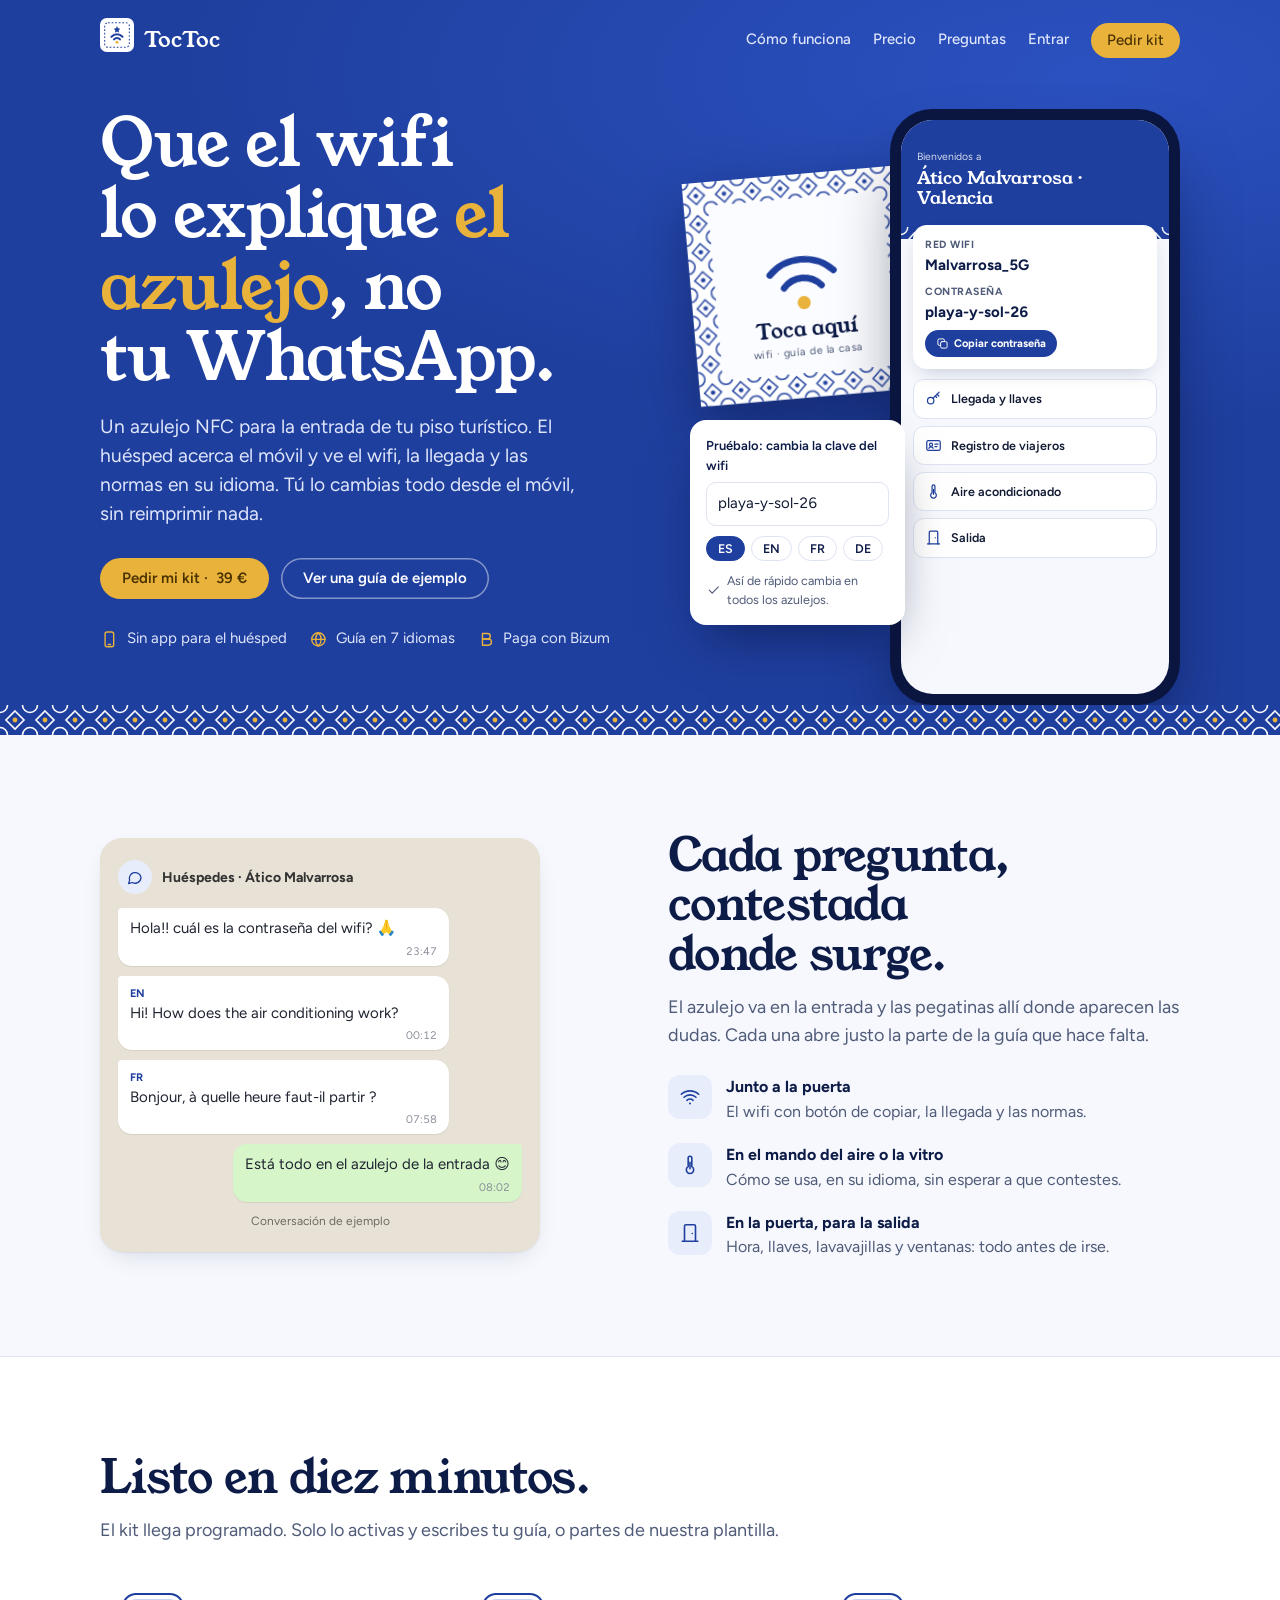
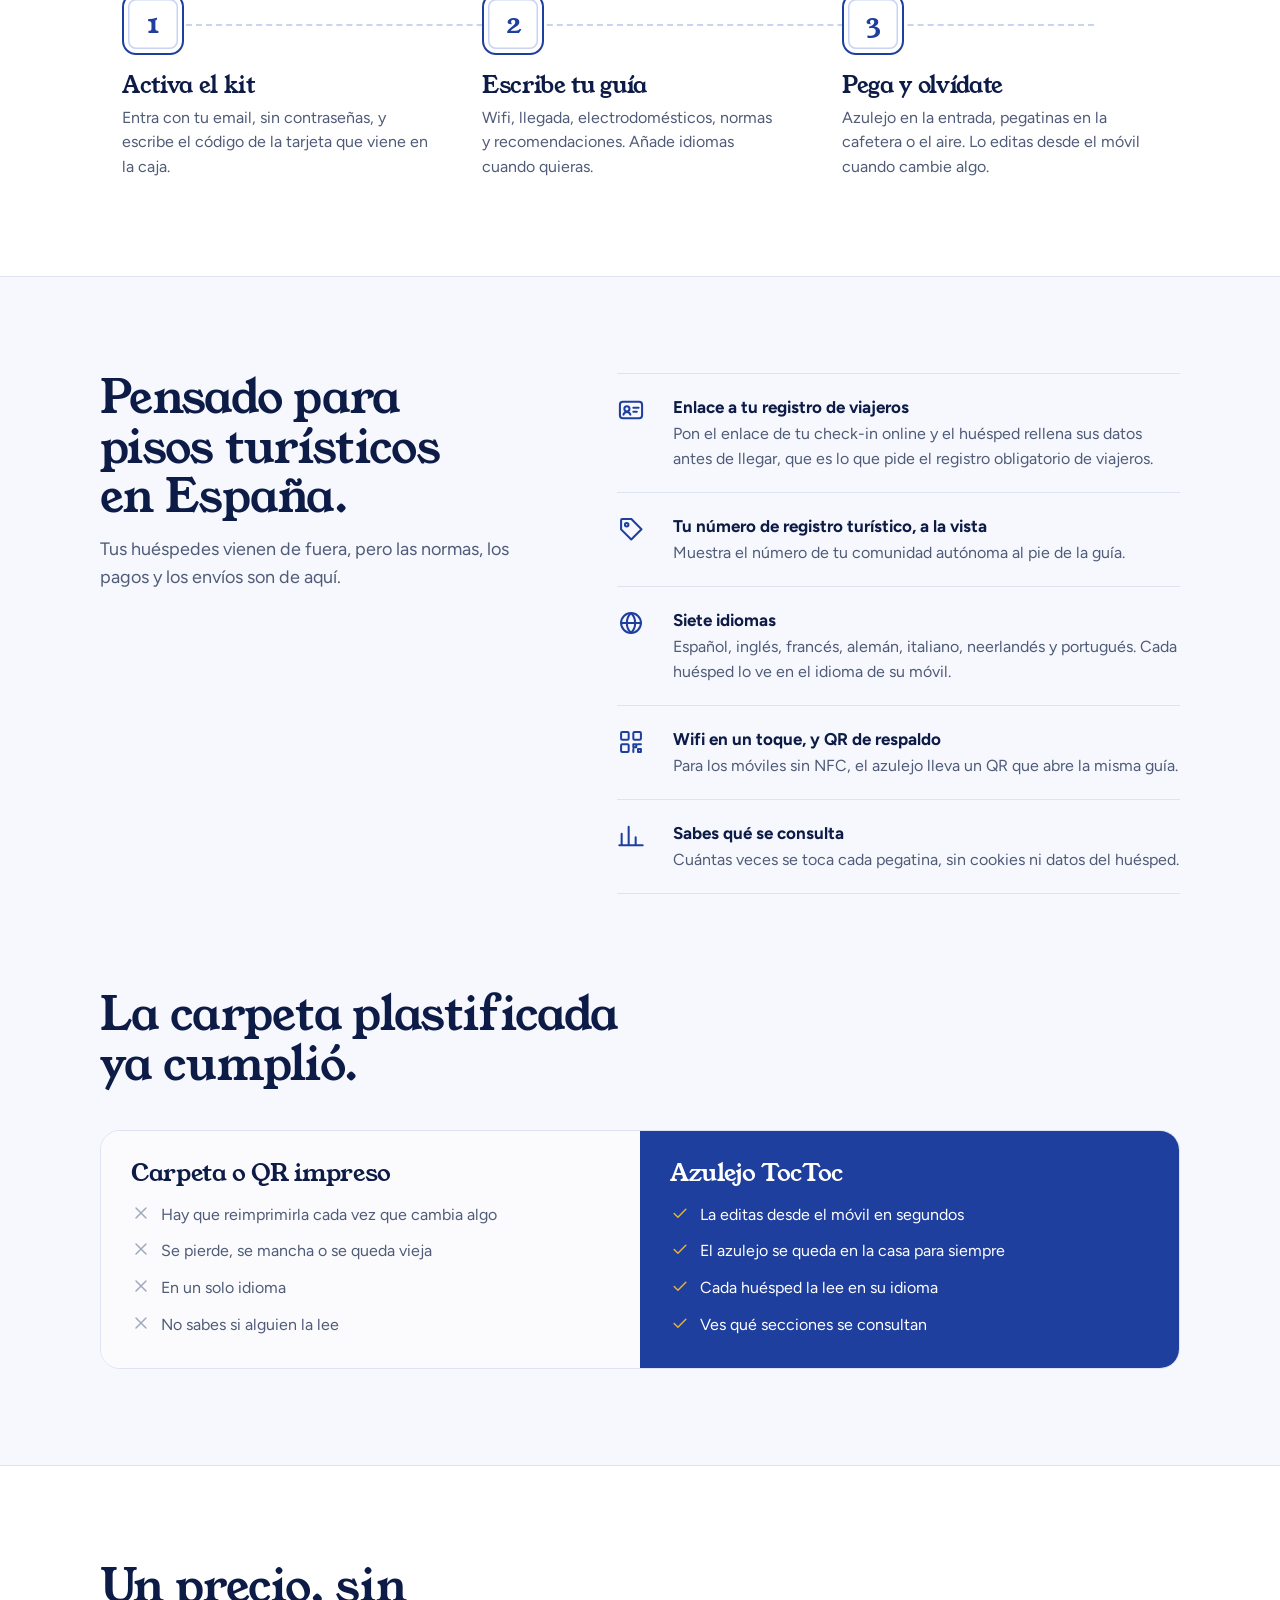
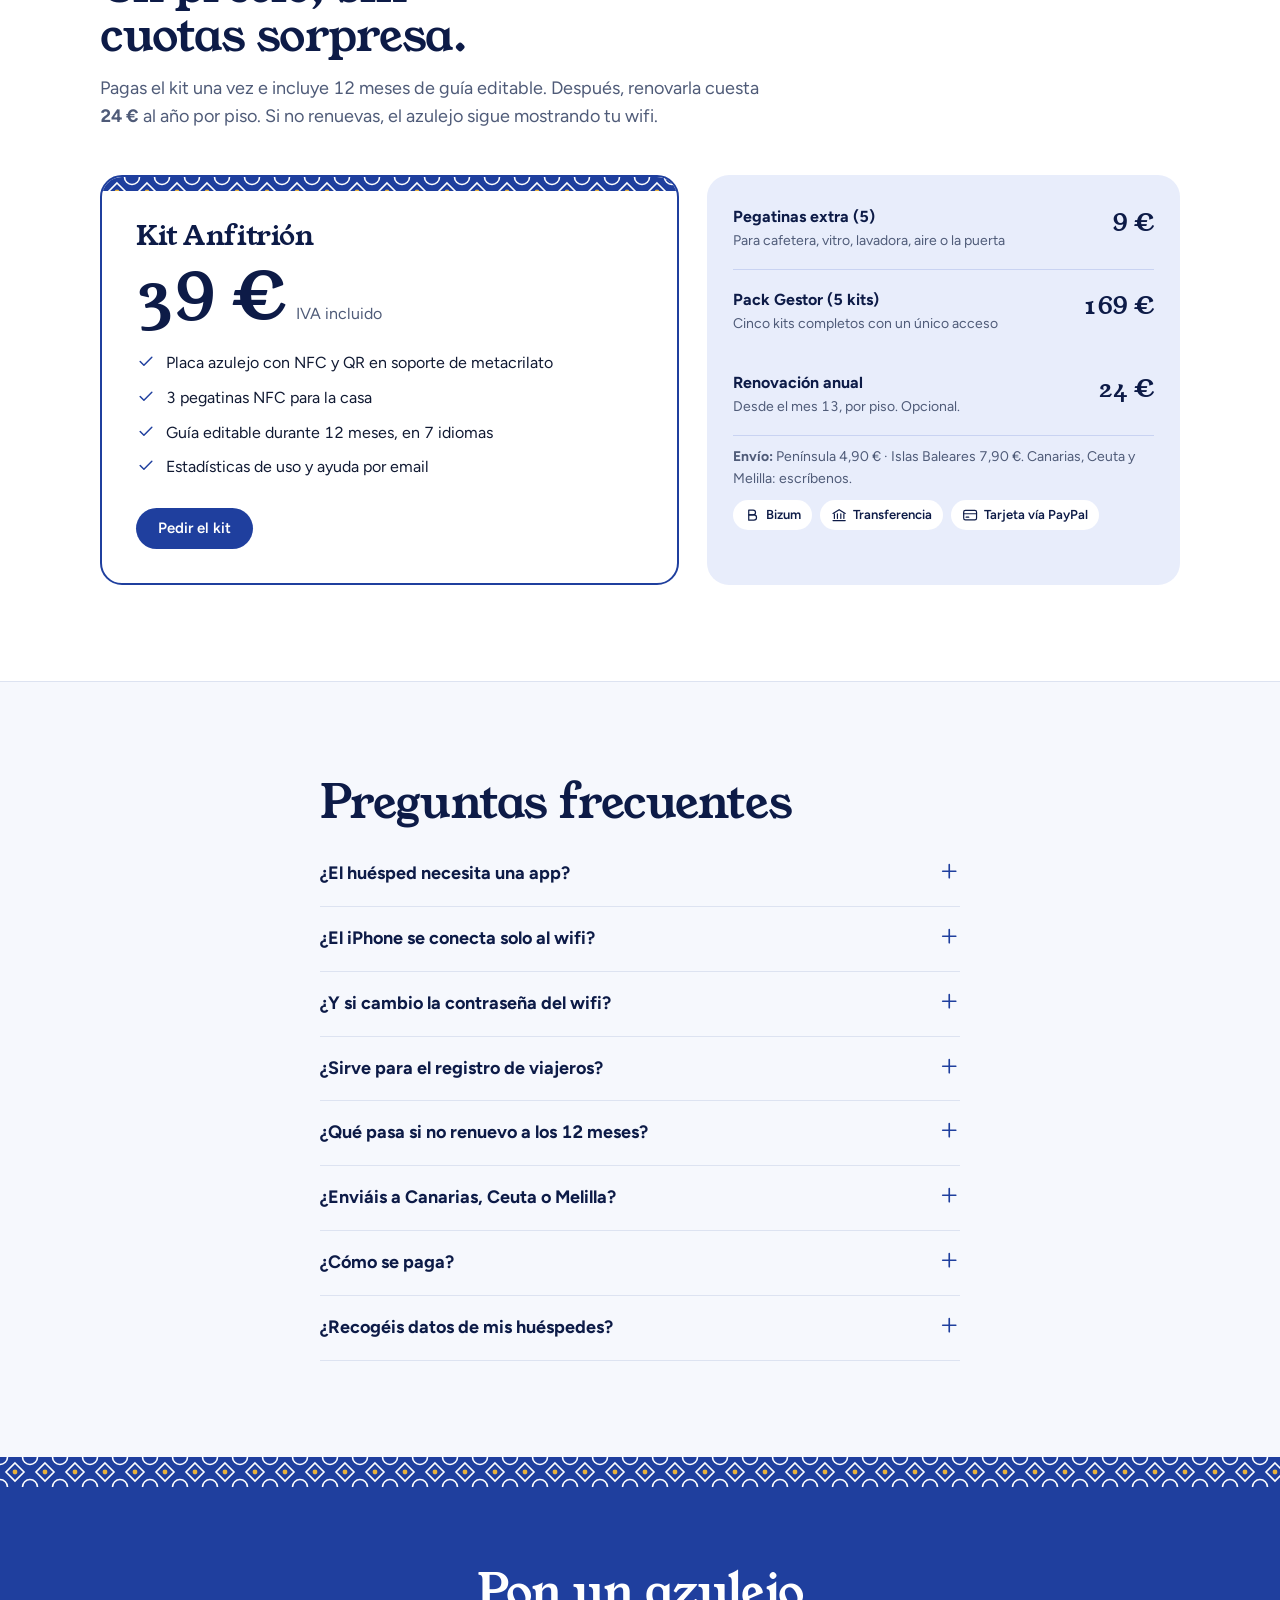
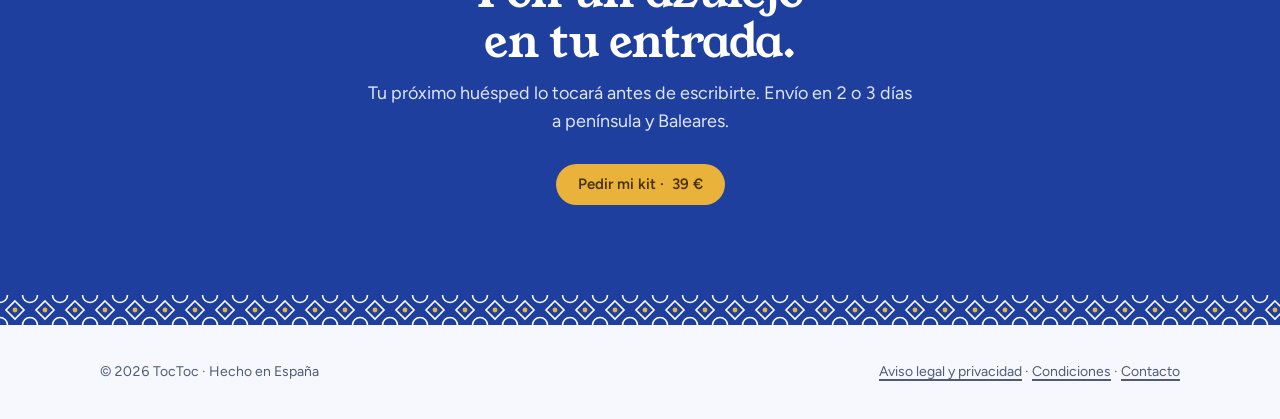
==== commit 9fe86acc: "Placa impresa en soporte de metacrilato (hoja A4 desde admin) y anexo de facturas sin ser autónomo C" ====
--- a/kit-anfitriones/web/index.html
+++ b/kit-anfitriones/web/index.html
@@ -196,7 +196,7 @@
     </nav>
     <div class="hero-grid">
       <div>
-        <h1>Que el wifi lo explique <em>la pared</em>, no tu WhatsApp.</h1>
+        <h1>Que el wifi lo explique <em>el azulejo</em>, no tu WhatsApp.</h1>
         <p class="lead">Un azulejo NFC para la entrada de tu piso turístico. El huésped acerca el móvil y ve el wifi, la llegada y las normas en su idioma. Tú lo cambias todo desde el móvil, sin reimprimir nada.</p>
         <div class="cta">
           <a class="btn albero" href="order.html">Pedir mi kit · <span class="p-starter">39 €</span></a>
@@ -300,7 +300,7 @@
       <li><span data-i="x"></span>No sabes si alguien la lee</li></ul></div>
     <div class="new"><h3>Azulejo <span class="brand-name">TocToc</span></h3><ul>
       <li><span data-i="check"></span>La editas desde el móvil en segundos</li>
-      <li><span data-i="check"></span>El azulejo se queda en la pared para siempre</li>
+      <li><span data-i="check"></span>El azulejo se queda en la casa para siempre</li>
       <li><span data-i="check"></span>Cada huésped la lee en su idioma</li>
       <li><span data-i="check"></span>Ves qué secciones se consultan</li></ul></div>
   </div>
@@ -315,7 +315,7 @@
       <h3 class="n-starter">Kit Anfitrión</h3>
       <div class="price"><b class="p-starter">39 €</b><span class="muted">IVA incluido</span></div>
       <ul>
-        <li><span data-i="check"></span>Azulejo de 10 × 10 cm con NFC y QR</li>
+        <li><span data-i="check"></span>Placa azulejo con NFC y QR en soporte de metacrilato</li>
         <li><span data-i="check"></span>3 pegatinas NFC para la casa</li>
         <li><span data-i="check"></span>Guía editable durante 12 meses, en 7 idiomas</li>
         <li><span data-i="check"></span>Estadísticas de uso y ayuda por email</li>
@@ -341,7 +341,7 @@
 <section class="closing">
   <svg class="cenefa top" preserveAspectRatio="none" aria-hidden="true"><rect width="100%" height="30" fill="url(#cen-w)"/></svg>
   <div class="wrap">
-    <h2>Pon un azulejo en tu puerta.</h2>
+    <h2>Pon un azulejo en tu entrada.</h2>
     <p>Tu próximo huésped lo tocará antes de escribirte. Envío en 2 o 3 días a península y Baleares.</p>
     <a class="btn albero" href="order.html">Pedir mi kit · <span class="p-starter">39 €</span></a>
   </div>
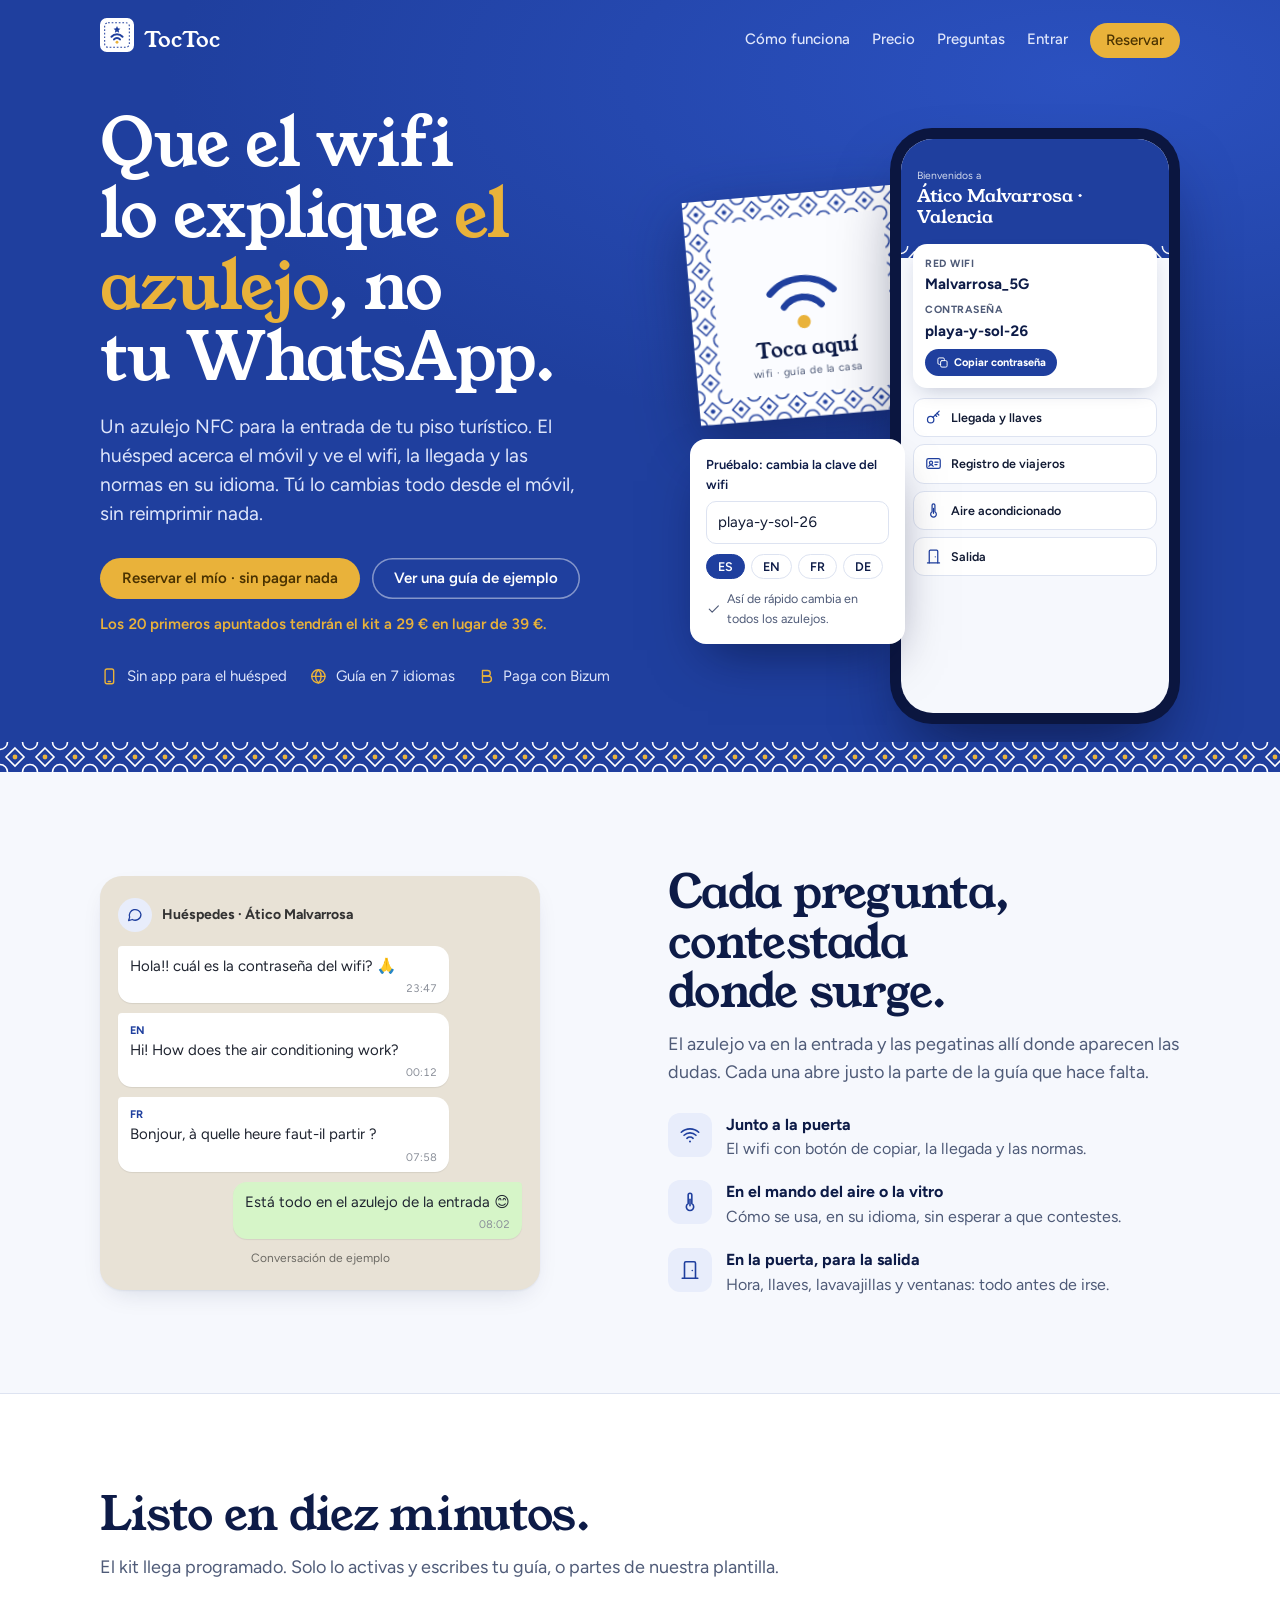
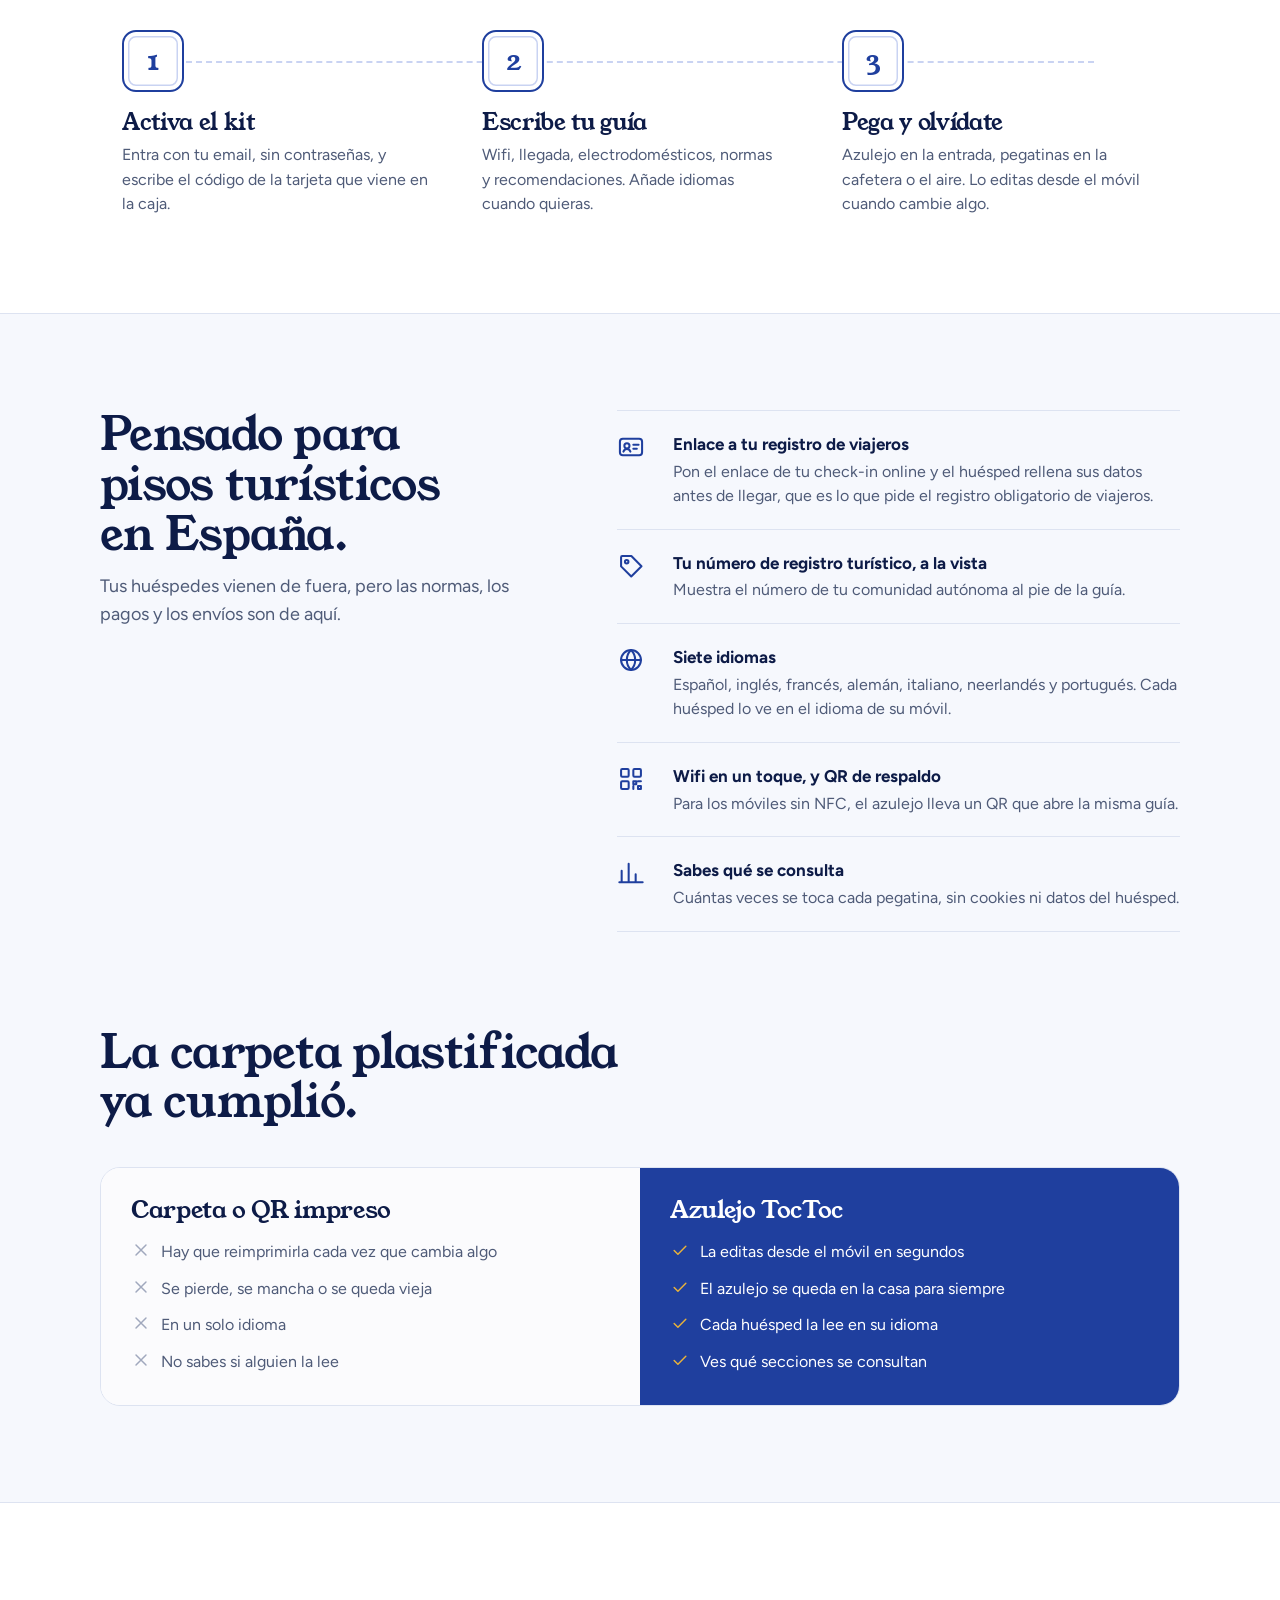
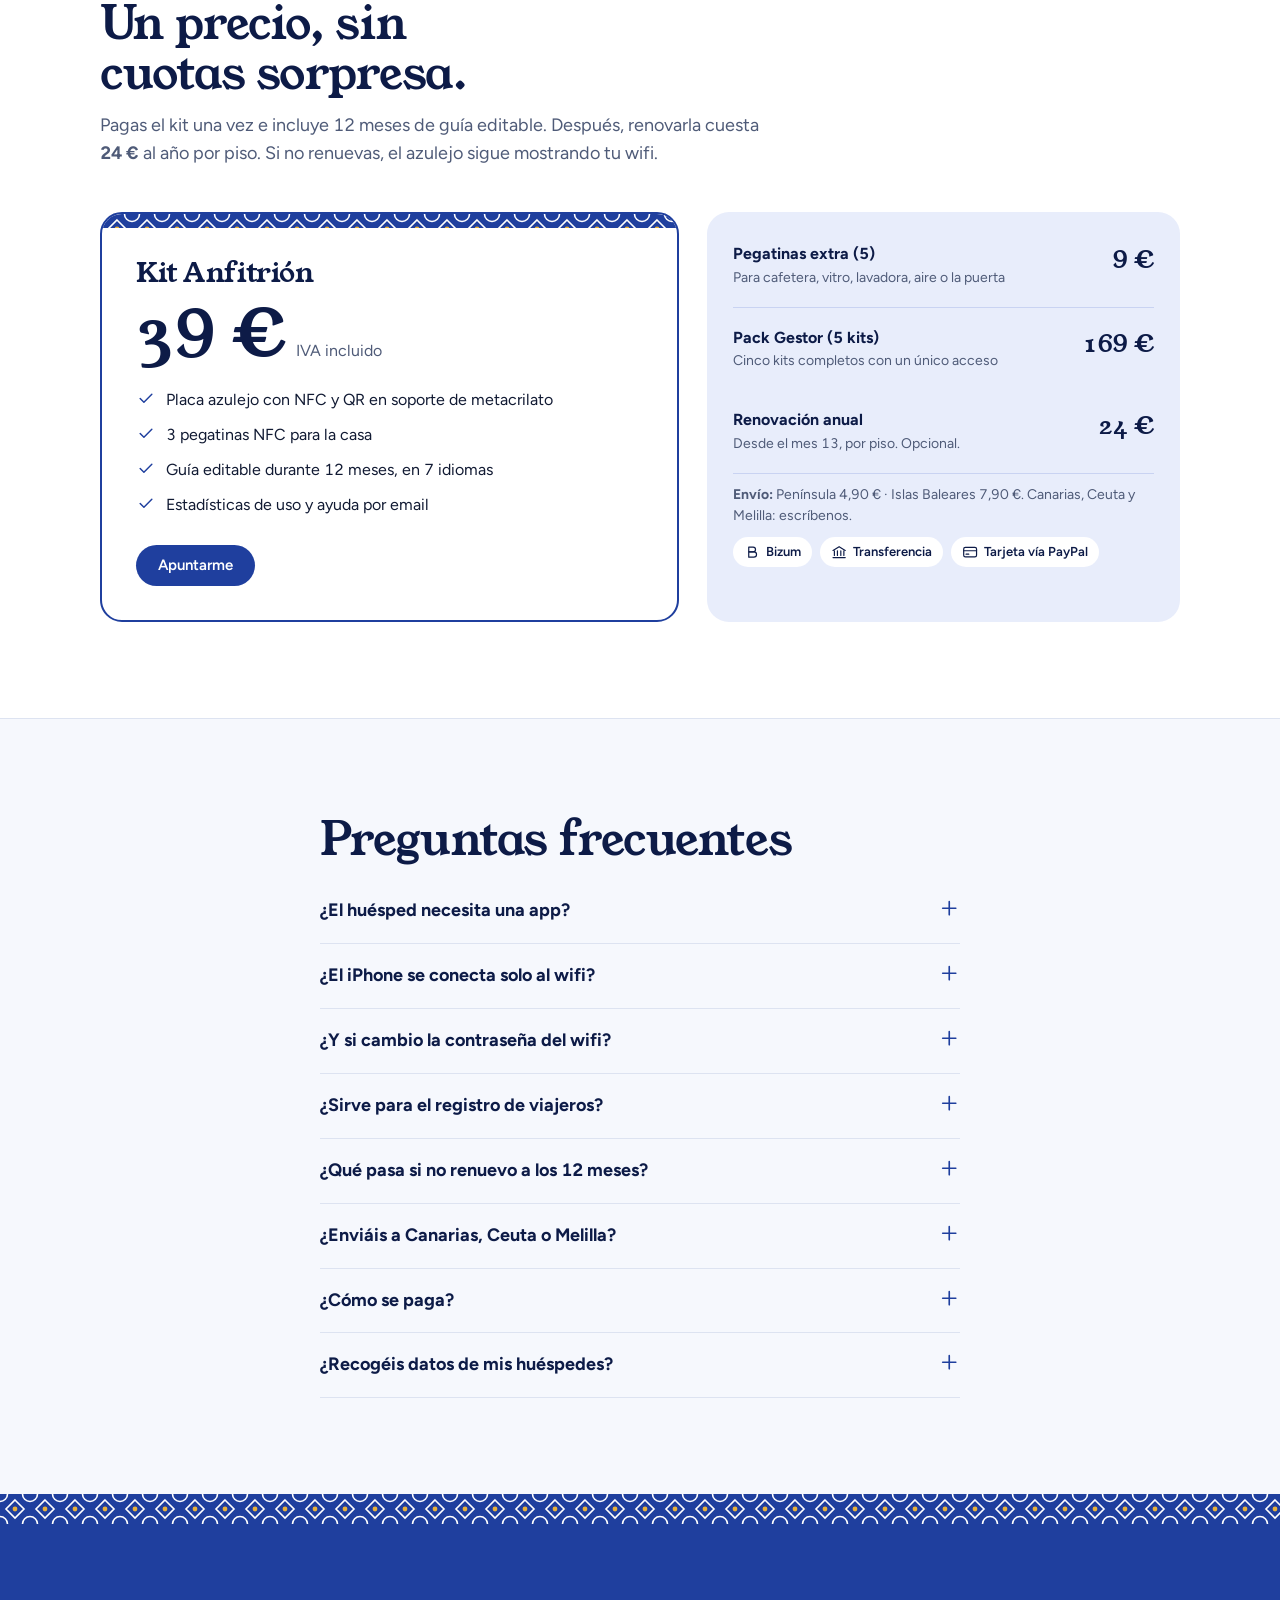
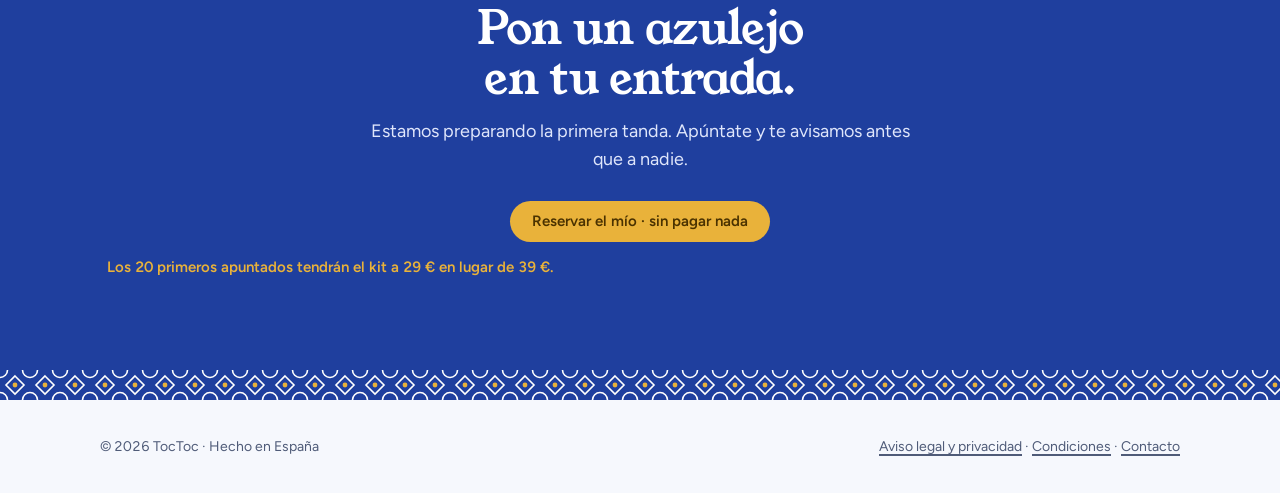
==== commit 5050557b: "Modo Apúntame: lista de espera sin pago, sin datos fiscales inventados Co-Authored-By: Claude Opus 5" ====
--- a/kit-anfitriones/web/index.html
+++ b/kit-anfitriones/web/index.html
@@ -28,6 +28,7 @@
   .hero h1 em{font-style:normal;color:var(--albero)}
   .lead{font-size:clamp(17px,1.5vw,20px);line-height:1.5;color:#dfe6fb;max-width:40ch;margin:0 0 30px}
   .cta{display:flex;flex-wrap:wrap;gap:12px}
+  .launch{font-weight:600;color:var(--albero)!important;margin:14px 0 0!important;font-size:15px!important}
   .hero .btn.ghost{color:#fff;box-shadow:inset 0 0 0 1.5px rgba(255,255,255,.45)}
   .hero .btn.ghost:hover{background:rgba(255,255,255,.1);color:#fff}
   .facts{display:flex;flex-wrap:wrap;gap:8px 22px;margin:28px 0 0;padding:0;list-style:none;color:#dfe6fb;font-size:15px}
@@ -376,6 +377,17 @@
      <p class="ship"><b>Envío:</b> ${ship}. Canarias, Ceuta y Melilla: escríbenos.</p>
      <div class="pay"><span>${TSI.svg('bizum')}Bizum</span><span>${TSI.svg('bank')}Transferencia</span><span>${TSI.svg('card')}Tarjeta vía PayPal</span></div>`;
 
+  // Modo "Apúntame": mismos botones, pero reservan sin pagar
+  if (C.SALES_OPEN === false) {
+    const set = (sel, html) => document.querySelectorAll(sel).forEach(a => a.innerHTML = html);
+    set('a.btn.albero[href="order.html"]', 'Reservar el mío · sin pagar nada');
+    set('nav a[href="order.html"]', 'Reservar');
+    set('a.btn[href="order.html?p=starter"]', 'Apuntarme');
+    if (C.LAUNCH_OFFER) document.querySelectorAll('.hero .cta, .closing a.btn.albero').forEach(el => el.insertAdjacentHTML('afterend', `<p class="launch">${C.LAUNCH_OFFER}</p>`));
+    const close = [...document.querySelectorAll('section p')].find(p => /Envío en 2 o 3 días/.test(p.textContent));
+    if (close) close.textContent = 'Estamos preparando la primera tanda. Apúntate y te avisamos antes que a nadie.';
+  }
+
   // Demo en vivo: el editor actualiza el móvil
   const L = {
     es: { w: 'Bienvenidos a', n: 'RED WIFI', p: 'CONTRASEÑA', c: 'Copiar contraseña', s: ['Llegada y llaves', 'Registro de viajeros', 'Aire acondicionado', 'Salida'] },
